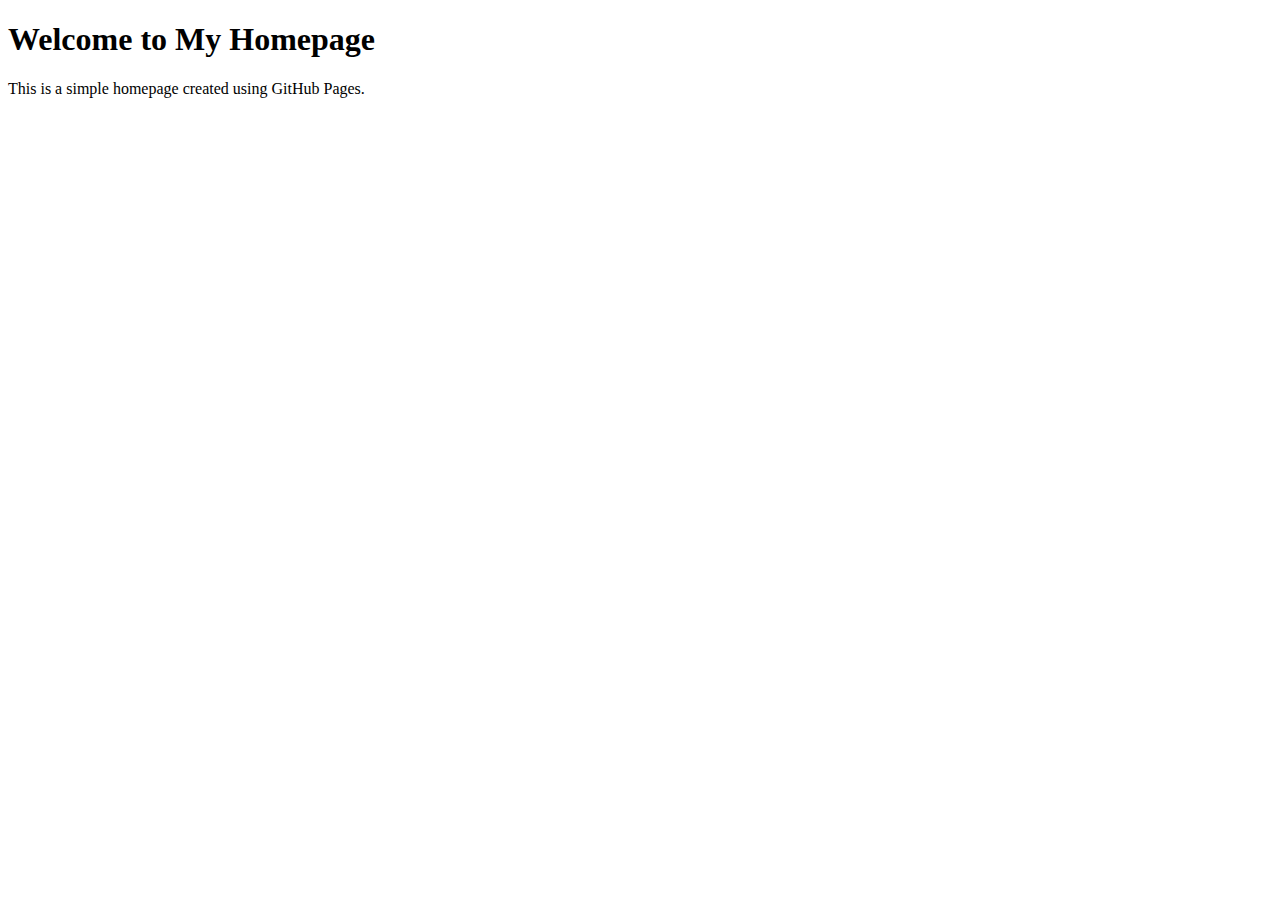
==== index.html @ b3c76738 "Create index.html" ====
<!DOCTYPE html>
<html lang="en">
<head>
    <meta charset="UTF-8">
    <meta name="viewport" content="width=device-width, initial-scale=1.0">
    <title>My Homepage</title>
</head>
<body>
    <h1>Welcome to My Homepage</h1>
    <p>This is a simple homepage created using GitHub Pages.</p>
</body>
</html>
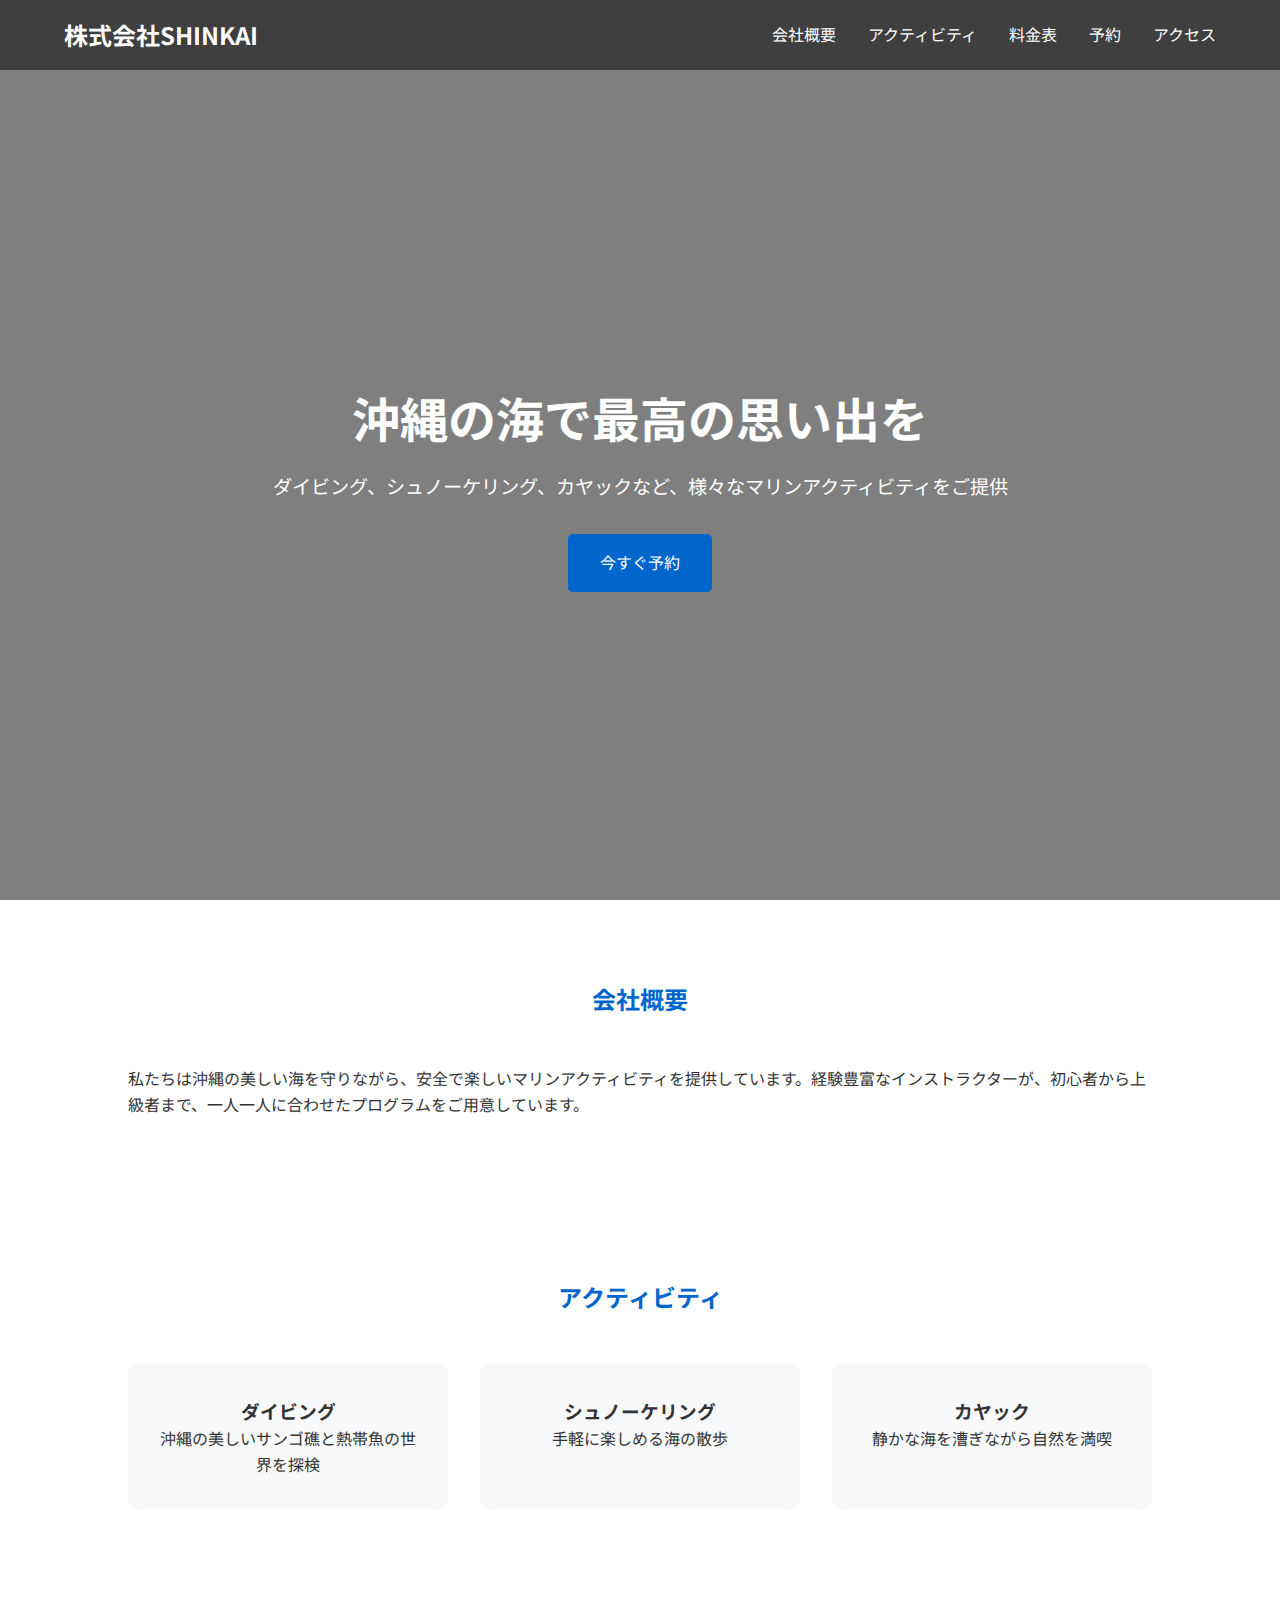
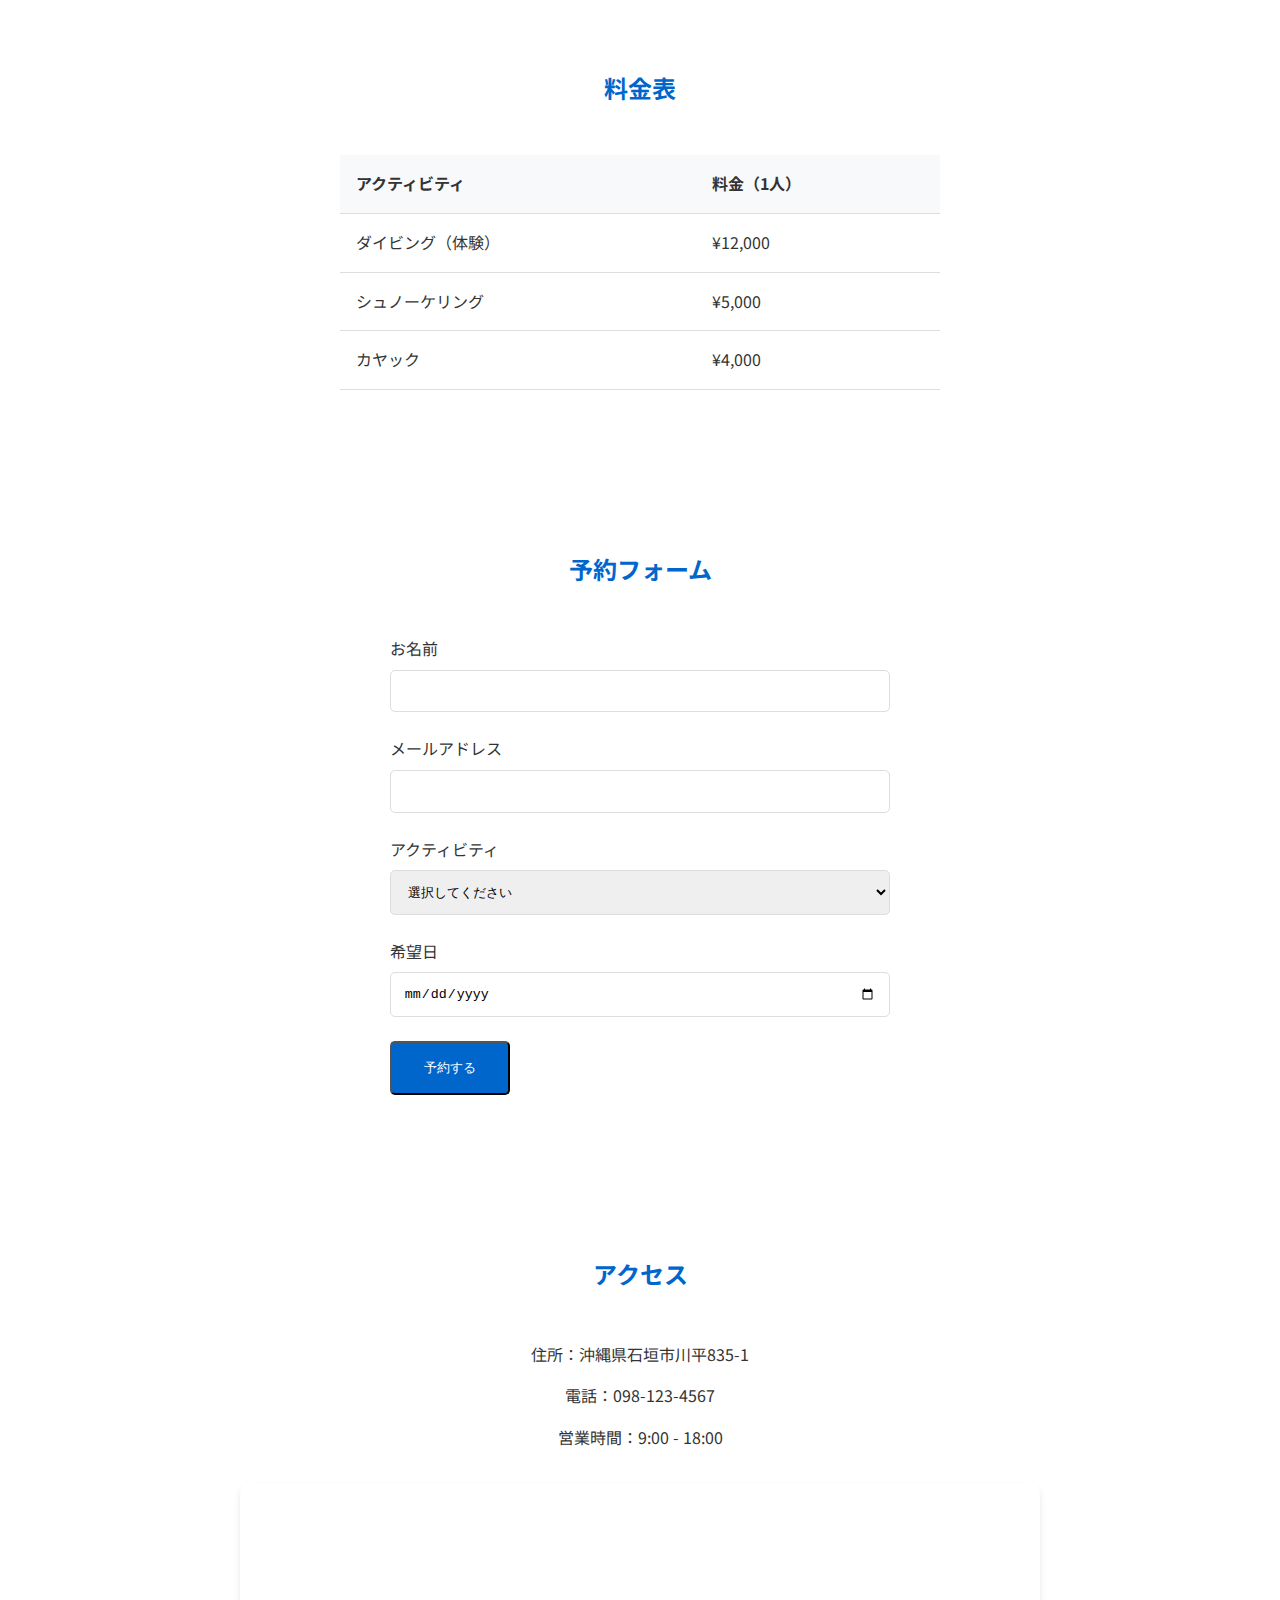
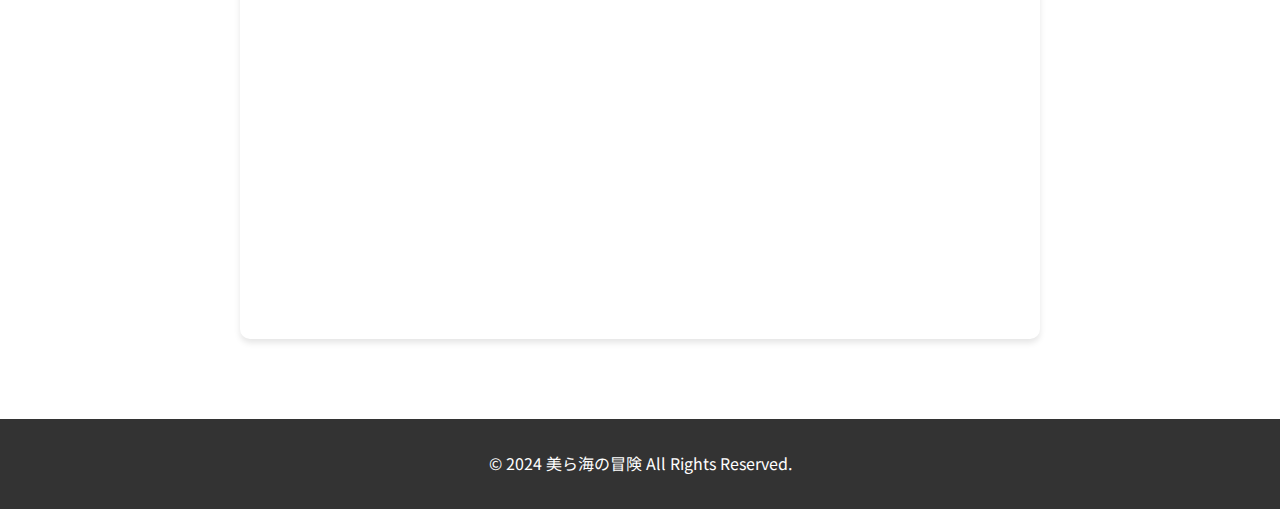
==== commit 747f12f3: "Add files via upload" ====
--- a/index.html
+++ b/index.html
@@ -1,12 +1,130 @@
 <!DOCTYPE html>
-<html lang="en">
+<html lang="ja">
 <head>
     <meta charset="UTF-8">
     <meta name="viewport" content="width=device-width, initial-scale=1.0">
-    <title>My Homepage</title>
+    <title>沖縄マリンアクティビティ | 株式会社SHINKAI</title>
+    <link rel="stylesheet" href="styles.css">
+    <link href="https://fonts.googleapis.com/css2?family=Noto+Sans+JP:wght@400;700&display=swap" rel="stylesheet">
 </head>
 <body>
-    <h1>Welcome to My Homepage</h1>
-    <p>This is a simple homepage created using GitHub Pages.</p>
+    <header class="hero">
+        <nav>
+            <div class="logo">株式会社SHINKAI</div>
+            <ul>
+                <li><a href="#about">会社概要</a></li>
+                <li><a href="#activities">アクティビティ</a></li>
+                <li><a href="#pricing">料金表</a></li>
+                <li><a href="#reservation">予約</a></li>
+                <li><a href="#access">アクセス</a></li>
+            </ul>
+        </nav>
+        <div class="hero-content">
+            <h1>沖縄の海で最高の思い出を</h1>
+            <p>ダイビング、シュノーケリング、カヤックなど、様々なマリンアクティビティをご提供</p>
+            <a href="#reservation" class="cta-button">今すぐ予約</a>
+        </div>
+    </header>
+
+    <section id="about" class="section">
+        <h2>会社概要</h2>
+        <div class="about-content">
+            <p>私たちは沖縄の美しい海を守りながら、安全で楽しいマリンアクティビティを提供しています。経験豊富なインストラクターが、初心者から上級者まで、一人一人に合わせたプログラムをご用意しています。</p>
+        </div>
+    </section>
+
+    <section id="activities" class="section">
+        <h2>アクティビティ</h2>
+        <div class="activity-grid">
+            <div class="activity-card">
+                <h3>ダイビング</h3>
+                <p>沖縄の美しいサンゴ礁と熱帯魚の世界を探検</p>
+            </div>
+            <div class="activity-card">
+                <h3>シュノーケリング</h3>
+                <p>手軽に楽しめる海の散歩</p>
+            </div>
+            <div class="activity-card">
+                <h3>カヤック</h3>
+                <p>静かな海を漕ぎながら自然を満喫</p>
+            </div>
+        </div>
+    </section>
+
+    <section id="pricing" class="section">
+        <h2>料金表</h2>
+        <div class="pricing-table">
+            <table>
+                <tr>
+                    <th>アクティビティ</th>
+                    <th>料金（1人）</th>
+                </tr>
+                <tr>
+                    <td>ダイビング（体験）</td>
+                    <td>¥12,000</td>
+                </tr>
+                <tr>
+                    <td>シュノーケリング</td>
+                    <td>¥5,000</td>
+                </tr>
+                <tr>
+                    <td>カヤック</td>
+                    <td>¥4,000</td>
+                </tr>
+            </table>
+        </div>
+    </section>
+
+    <section id="reservation" class="section">
+        <h2>予約フォーム</h2>
+        <form class="reservation-form">
+            <div class="form-group">
+                <label for="name">お名前</label>
+                <input type="text" id="name" required>
+            </div>
+            <div class="form-group">
+                <label for="email">メールアドレス</label>
+                <input type="email" id="email" required>
+            </div>
+            <div class="form-group">
+                <label for="activity">アクティビティ</label>
+                <select id="activity" required>
+                    <option value="">選択してください</option>
+                    <option value="diving">ダイビング</option>
+                    <option value="snorkeling">シュノーケリング</option>
+                    <option value="kayak">カヤック</option>
+                </select>
+            </div>
+            <div class="form-group">
+                <label for="date">希望日</label>
+                <input type="date" id="date" required>
+            </div>
+            <button type="submit" class="submit-button">予約する</button>
+        </form>
+    </section>
+
+    <section id="access" class="section">
+        <h2>アクセス</h2>
+        <div class="access-info">
+            <p>住所：沖縄県石垣市川平835-1</p>
+            <p>電話：098-123-4567</p>
+            <p>営業時間：9:00 - 18:00</p>
+            <div class="map-container">
+                <iframe
+                    src="https://www.google.com/maps/embed?pb=!1m18!1m12!1m3!1d3579.9999999999995!2d124.12345678901234!3d24.12345678901234!2m3!1f0!2f0!3f0!3m2!1i1024!2i768!4f13.1!3m3!1m2!1s0x0%3A0x0!2zMjTCsDA3JzI0LjQiTiAxMjTCsDA3JzI0LjQiRQ!5e0!3m2!1sja!2sjp!4v1234567890"
+                    width="100%"
+                    height="450"
+                    style="border:0;"
+                    allowfullscreen=""
+                    loading="lazy"
+                    referrerpolicy="no-referrer-when-downgrade">
+                </iframe>
+            </div>
+        </div>
+    </section>
+
+    <footer>
+        <p>&copy; 2024 美ら海の冒険 All Rights Reserved.</p>
+    </footer>
 </body>
 </html>
--- a/styles.css
+++ b/styles.css
@@ -0,0 +1,245 @@
+/* 基本スタイル */
+* {
+    margin: 0;
+    padding: 0;
+    box-sizing: border-box;
+}
+
+body {
+    font-family: 'Noto Sans JP', sans-serif;
+    line-height: 1.6;
+    color: #333;
+}
+
+/* ヘッダー */
+.hero {
+    background-image: linear-gradient(rgba(0, 0, 0, 0.5), rgba(0, 0, 0, 0.5)), url('https://source.unsplash.com/1600x900/?okinawa,ocean');
+    background-size: cover;
+    background-position: center;
+    height: 100vh;
+    color: white;
+    text-align: center;
+    display: flex;
+    flex-direction: column;
+}
+
+nav {
+    display: flex;
+    justify-content: space-between;
+    align-items: center;
+    padding: 1rem 5%;
+    background-color: rgba(0, 0, 0, 0.5);
+}
+
+.logo {
+    font-size: 1.5rem;
+    font-weight: bold;
+}
+
+nav ul {
+    display: flex;
+    list-style: none;
+}
+
+nav ul li {
+    margin-left: 2rem;
+}
+
+nav ul li a {
+    color: white;
+    text-decoration: none;
+    transition: color 0.3s;
+}
+
+nav ul li a:hover {
+    color: #00bfff;
+}
+
+.hero-content {
+    flex: 1;
+    display: flex;
+    flex-direction: column;
+    justify-content: center;
+    align-items: center;
+    padding: 0 1rem;
+}
+
+.hero-content h1 {
+    font-size: 3rem;
+    margin-bottom: 1rem;
+}
+
+.hero-content p {
+    font-size: 1.2rem;
+    margin-bottom: 2rem;
+}
+
+/* セクション共通 */
+.section {
+    padding: 5rem 10%;
+}
+
+.section h2 {
+    text-align: center;
+    margin-bottom: 3rem;
+    color: #0066cc;
+}
+
+/* アクティビティ */
+.activity-grid {
+    display: grid;
+    grid-template-columns: repeat(auto-fit, minmax(300px, 1fr));
+    gap: 2rem;
+}
+
+.activity-card {
+    background: #f8f9fa;
+    padding: 2rem;
+    border-radius: 10px;
+    text-align: center;
+    transition: transform 0.3s;
+}
+
+.activity-card:hover {
+    transform: translateY(-5px);
+}
+
+/* 料金表 */
+.pricing-table {
+    max-width: 600px;
+    margin: 0 auto;
+}
+
+table {
+    width: 100%;
+    border-collapse: collapse;
+}
+
+th, td {
+    padding: 1rem;
+    text-align: left;
+    border-bottom: 1px solid #ddd;
+}
+
+th {
+    background-color: #f8f9fa;
+}
+
+/* 予約フォーム */
+.reservation-form {
+    max-width: 500px;
+    margin: 0 auto;
+}
+
+.form-group {
+    margin-bottom: 1.5rem;
+}
+
+label {
+    display: block;
+    margin-bottom: 0.5rem;
+}
+
+input, select {
+    width: 100%;
+    padding: 0.8rem;
+    border: 1px solid #ddd;
+    border-radius: 5px;
+}
+
+/* ボタン */
+.cta-button, .submit-button {
+    display: inline-block;
+    padding: 1rem 2rem;
+    background-color: #0066cc;
+    color: white;
+    text-decoration: none;
+    border-radius: 5px;
+    transition: background-color 0.3s;
+}
+
+.cta-button:hover, .submit-button:hover {
+    background-color: #0052a3;
+}
+
+/* フッター */
+footer {
+    background-color: #333;
+    color: white;
+    text-align: center;
+    padding: 2rem;
+}
+
+/* レスポンシブデザイン */
+@media (max-width: 768px) {
+    nav {
+        flex-direction: column;
+    }
+
+    nav ul {
+        margin-top: 1rem;
+    }
+
+    nav ul li {
+        margin: 0 1rem;
+    }
+
+    .hero-content h1 {
+        font-size: 2rem;
+    }
+
+    .section {
+        padding: 3rem 5%;
+    }
+}
+
+/* アクセス情報 */
+.access-info {
+    max-width: 800px;
+    margin: 0 auto;
+    text-align: center;
+}
+
+.access-info p {
+    margin-bottom: 1rem;
+}
+
+.map-container {
+    margin-top: 2rem;
+    border-radius: 10px;
+    overflow: hidden;
+    box-shadow: 0 4px 6px rgba(0, 0, 0, 0.1);
+}
+
+/* 予約結果ページ */
+.reservation-result {
+    max-width: 600px;
+    margin: 5rem auto;
+    padding: 2rem;
+    text-align: center;
+}
+
+.reservation-result h2 {
+    color: #0066cc;
+    margin-bottom: 2rem;
+}
+
+.error-list {
+    list-style: none;
+    color: #dc3545;
+    margin-bottom: 2rem;
+}
+
+.back-button {
+    display: inline-block;
+    padding: 1rem 2rem;
+    background-color: #0066cc;
+    color: white;
+    text-decoration: none;
+    border-radius: 5px;
+    transition: background-color 0.3s;
+}
+
+.back-button:hover {
+    background-color: #0052a3;
+} 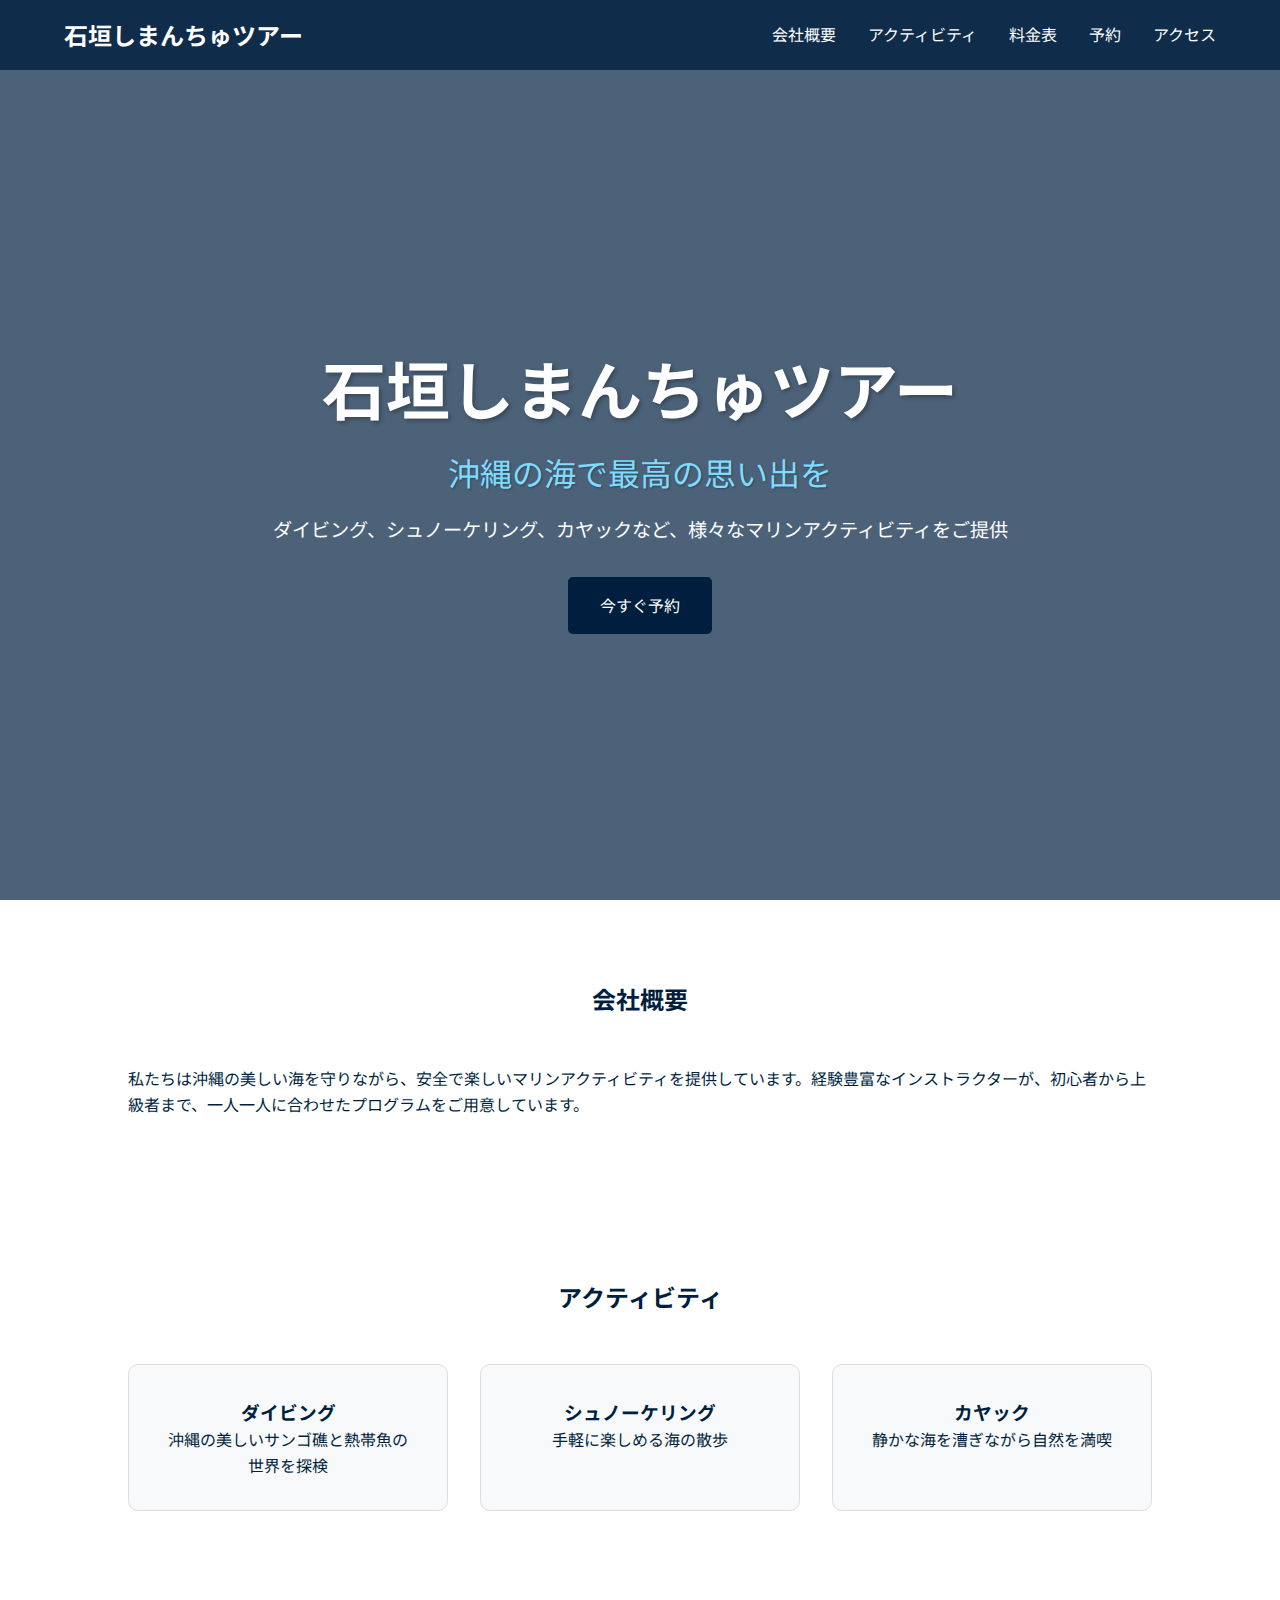
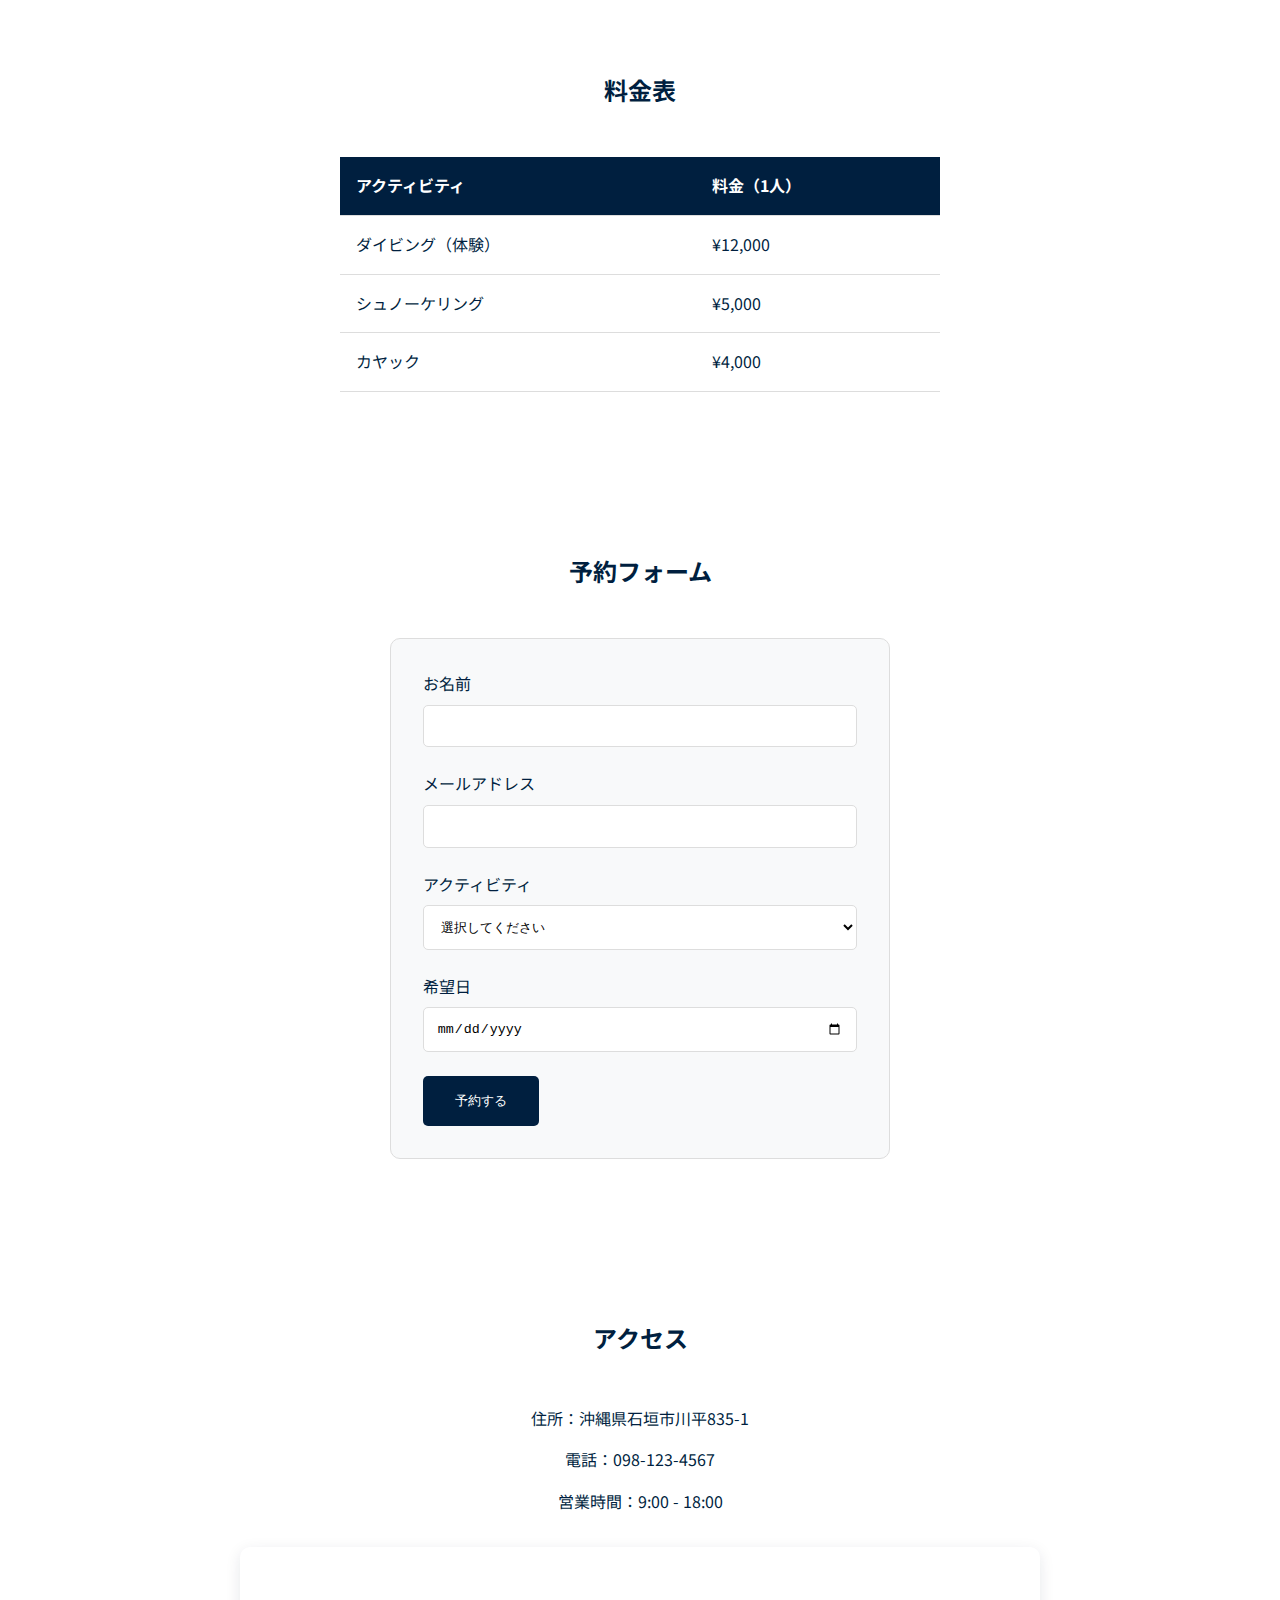
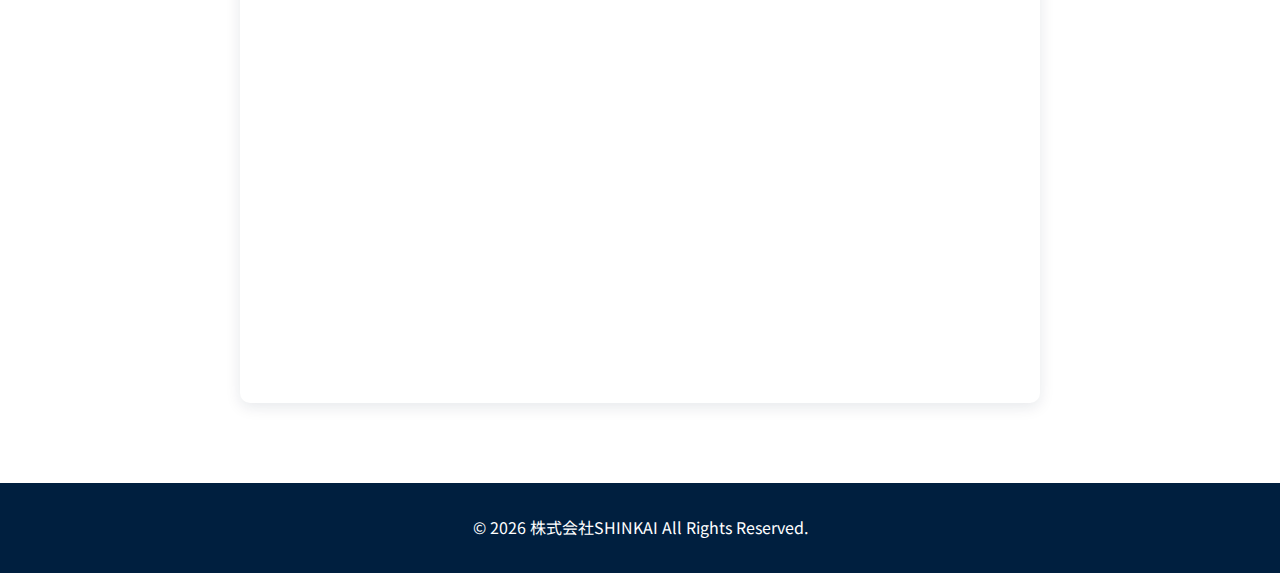
==== commit da8f3e5a: "Add files via upload" ====
--- a/index.html
+++ b/index.html
@@ -3,14 +3,14 @@
 <head>
     <meta charset="UTF-8">
     <meta name="viewport" content="width=device-width, initial-scale=1.0">
-    <title>沖縄マリンアクティビティ | 株式会社SHINKAI</title>
+    <title>石垣しまんちゅツアー | 株式会社SHINKAI</title>
     <link rel="stylesheet" href="styles.css">
     <link href="https://fonts.googleapis.com/css2?family=Noto+Sans+JP:wght@400;700&display=swap" rel="stylesheet">
 </head>
 <body>
     <header class="hero">
         <nav>
-            <div class="logo">株式会社SHINKAI</div>
+            <div class="logo">石垣しまんちゅツアー</div>
             <ul>
                 <li><a href="#about">会社概要</a></li>
                 <li><a href="#activities">アクティビティ</a></li>
@@ -20,7 +20,8 @@
             </ul>
         </nav>
         <div class="hero-content">
-            <h1>沖縄の海で最高の思い出を</h1>
+            <h1>石垣しまんちゅツアー</h1>
+            <p class="subtitle">沖縄の海で最高の思い出を</p>
             <p>ダイビング、シュノーケリング、カヤックなど、様々なマリンアクティビティをご提供</p>
             <a href="#reservation" class="cta-button">今すぐ予約</a>
         </div>
@@ -111,7 +112,7 @@
             <p>営業時間：9:00 - 18:00</p>
             <div class="map-container">
                 <iframe
-                    src="https://www.google.com/maps/embed?pb=!1m18!1m12!1m3!1d3579.9999999999995!2d124.12345678901234!3d24.12345678901234!2m3!1f0!2f0!3f0!3m2!1i1024!2i768!4f13.1!3m3!1m2!1s0x0%3A0x0!2zMjTCsDA3JzI0LjQiTiAxMjTCsDA3JzI0LjQiRQ!5e0!3m2!1sja!2sjp!4v1234567890"
+                    src="https://www.google.com/maps/embed?pb=!1m18!1m12!1m3!1d3578.5476027757897!2d124.14679811544657!3d24.45161198425859!2m3!1f0!2f0!3f0!3m2!1i1024!2i768!4f13.1!3m3!1m2!1s0x34674e37c3402c3d%3A0x6b8bd3729c8b2c2f!2z5rKW5Z-O55yM55-z5Z-O5biC5bed5bmh77yY77yT77yV4oiS77yR!5e0!3m2!1sja!2sjp!4v1680561234567!5m2!1sja!2sjp"
                     width="100%"
                     height="450"
                     style="border:0;"
@@ -124,7 +125,7 @@
     </section>
 
     <footer>
-        <p>&copy; 2024 美ら海の冒険 All Rights Reserved.</p>
+        <p>&copy; <script>document.write(new Date().getFullYear());</script> 株式会社SHINKAI All Rights Reserved.</p>
     </footer>
 </body>
 </html>
--- a/styles.css
+++ b/styles.css
@@ -5,19 +5,30 @@
     box-sizing: border-box;
 }
 
+:root {
+    --navy: #001f3f;
+    --navy-light: #003366;
+    --navy-lighter: #004080;
+    --blue: #0074D9;
+    --blue-light: #7FDBFF;
+    --white: #ffffff;
+    --gray-light: #f8f9fa;
+    --gray: #dddddd;
+}
+
 body {
     font-family: 'Noto Sans JP', sans-serif;
     line-height: 1.6;
-    color: #333;
+    color: var(--navy);
 }
 
 /* ヘッダー */
 .hero {
-    background-image: linear-gradient(rgba(0, 0, 0, 0.5), rgba(0, 0, 0, 0.5)), url('https://source.unsplash.com/1600x900/?okinawa,ocean');
+    background-image: linear-gradient(rgba(0, 31, 63, 0.7), rgba(0, 31, 63, 0.7)), url('images/IMG_20240331_151201.jpg');
     background-size: cover;
     background-position: center;
     height: 100vh;
-    color: white;
+    color: var(--white);
     text-align: center;
     display: flex;
     flex-direction: column;
@@ -28,12 +39,13 @@
     justify-content: space-between;
     align-items: center;
     padding: 1rem 5%;
-    background-color: rgba(0, 0, 0, 0.5);
+    background-color: rgba(0, 31, 63, 0.8);
 }
 
 .logo {
     font-size: 1.5rem;
     font-weight: bold;
+    color: var(--white);
 }
 
 nav ul {
@@ -46,13 +58,13 @@
 }
 
 nav ul li a {
-    color: white;
+    color: var(--white);
     text-decoration: none;
     transition: color 0.3s;
 }
 
 nav ul li a:hover {
-    color: #00bfff;
+    color: var(--blue-light);
 }
 
 .hero-content {
@@ -65,13 +77,23 @@
 }
 
 .hero-content h1 {
-    font-size: 3rem;
+    font-size: 4rem;
+    margin-bottom: 0.5rem;
+    color: var(--white);
+    text-shadow: 2px 2px 4px rgba(0, 0, 0, 0.3);
+}
+
+.hero-content .subtitle {
+    font-size: 2rem;
     margin-bottom: 1rem;
+    color: var(--blue-light);
+    text-shadow: 1px 1px 2px rgba(0, 0, 0, 0.3);
 }
 
 .hero-content p {
     font-size: 1.2rem;
     margin-bottom: 2rem;
+    color: var(--white);
 }
 
 /* セクション共通 */
@@ -82,7 +104,7 @@
 .section h2 {
     text-align: center;
     margin-bottom: 3rem;
-    color: #0066cc;
+    color: var(--navy);
 }
 
 /* アクティビティ */
@@ -93,15 +115,17 @@
 }
 
 .activity-card {
-    background: #f8f9fa;
+    background: var(--gray-light);
     padding: 2rem;
     border-radius: 10px;
     text-align: center;
     transition: transform 0.3s;
+    border: 1px solid var(--gray);
 }
 
 .activity-card:hover {
     transform: translateY(-5px);
+    box-shadow: 0 4px 15px rgba(0, 31, 63, 0.1);
 }
 
 /* 料金表 */
@@ -118,17 +142,22 @@
 th, td {
     padding: 1rem;
     text-align: left;
-    border-bottom: 1px solid #ddd;
+    border-bottom: 1px solid var(--gray);
 }
 
 th {
-    background-color: #f8f9fa;
+    background-color: var(--navy);
+    color: var(--white);
 }
 
 /* 予約フォーム */
 .reservation-form {
     max-width: 500px;
     margin: 0 auto;
+    background: var(--gray-light);
+    padding: 2rem;
+    border-radius: 10px;
+    border: 1px solid var(--gray);
 }
 
 .form-group {
@@ -138,36 +167,103 @@
 label {
     display: block;
     margin-bottom: 0.5rem;
+    color: var(--navy);
 }
 
 input, select {
     width: 100%;
     padding: 0.8rem;
-    border: 1px solid #ddd;
+    border: 1px solid var(--gray);
     border-radius: 5px;
+    background: var(--white);
+}
+
+input:focus, select:focus {
+    outline: none;
+    border-color: var(--blue);
+    box-shadow: 0 0 0 2px rgba(0, 116, 217, 0.2);
 }
 
 /* ボタン */
 .cta-button, .submit-button {
     display: inline-block;
     padding: 1rem 2rem;
-    background-color: #0066cc;
-    color: white;
+    background-color: var(--navy);
+    color: var(--white);
     text-decoration: none;
     border-radius: 5px;
-    transition: background-color 0.3s;
+    transition: all 0.3s;
+    border: none;
+    cursor: pointer;
 }
 
 .cta-button:hover, .submit-button:hover {
-    background-color: #0052a3;
+    background-color: var(--navy-light);
+    transform: translateY(-2px);
 }
 
 /* フッター */
 footer {
-    background-color: #333;
-    color: white;
-    text-align: center;
-    padding: 2rem;
+    background-color: var(--navy);
+    color: var(--white);
+    text-align: center;
+    padding: 2rem;
+}
+
+/* アクセス情報 */
+.access-info {
+    max-width: 800px;
+    margin: 0 auto;
+    text-align: center;
+}
+
+.access-info p {
+    margin-bottom: 1rem;
+    color: var(--navy);
+}
+
+.map-container {
+    margin-top: 2rem;
+    border-radius: 10px;
+    overflow: hidden;
+    box-shadow: 0 4px 15px rgba(0, 31, 63, 0.1);
+}
+
+/* 予約結果ページ */
+.reservation-result {
+    max-width: 600px;
+    margin: 5rem auto;
+    padding: 2rem;
+    text-align: center;
+    background: var(--gray-light);
+    border-radius: 10px;
+    border: 1px solid var(--gray);
+}
+
+.reservation-result h2 {
+    color: var(--navy);
+    margin-bottom: 2rem;
+}
+
+.error-list {
+    list-style: none;
+    color: #dc3545;
+    margin-bottom: 2rem;
+}
+
+.back-button {
+    display: inline-block;
+    padding: 1rem 2rem;
+    background-color: var(--navy);
+    color: var(--white);
+    text-decoration: none;
+    border-radius: 5px;
+    transition: all 0.3s;
+}
+
+.back-button:hover {
+    background-color: var(--navy-light);
+    transform: translateY(-2px);
 }
 
 /* レスポンシブデザイン */
@@ -185,61 +281,14 @@
     }
 
     .hero-content h1 {
-        font-size: 2rem;
+        font-size: 2.5rem;
+    }
+
+    .hero-content .subtitle {
+        font-size: 1.5rem;
     }
 
     .section {
         padding: 3rem 5%;
     }
-}
-
-/* アクセス情報 */
-.access-info {
-    max-width: 800px;
-    margin: 0 auto;
-    text-align: center;
-}
-
-.access-info p {
-    margin-bottom: 1rem;
-}
-
-.map-container {
-    margin-top: 2rem;
-    border-radius: 10px;
-    overflow: hidden;
-    box-shadow: 0 4px 6px rgba(0, 0, 0, 0.1);
-}
-
-/* 予約結果ページ */
-.reservation-result {
-    max-width: 600px;
-    margin: 5rem auto;
-    padding: 2rem;
-    text-align: center;
-}
-
-.reservation-result h2 {
-    color: #0066cc;
-    margin-bottom: 2rem;
-}
-
-.error-list {
-    list-style: none;
-    color: #dc3545;
-    margin-bottom: 2rem;
-}
-
-.back-button {
-    display: inline-block;
-    padding: 1rem 2rem;
-    background-color: #0066cc;
-    color: white;
-    text-decoration: none;
-    border-radius: 5px;
-    transition: background-color 0.3s;
-}
-
-.back-button:hover {
-    background-color: #0052a3;
 } 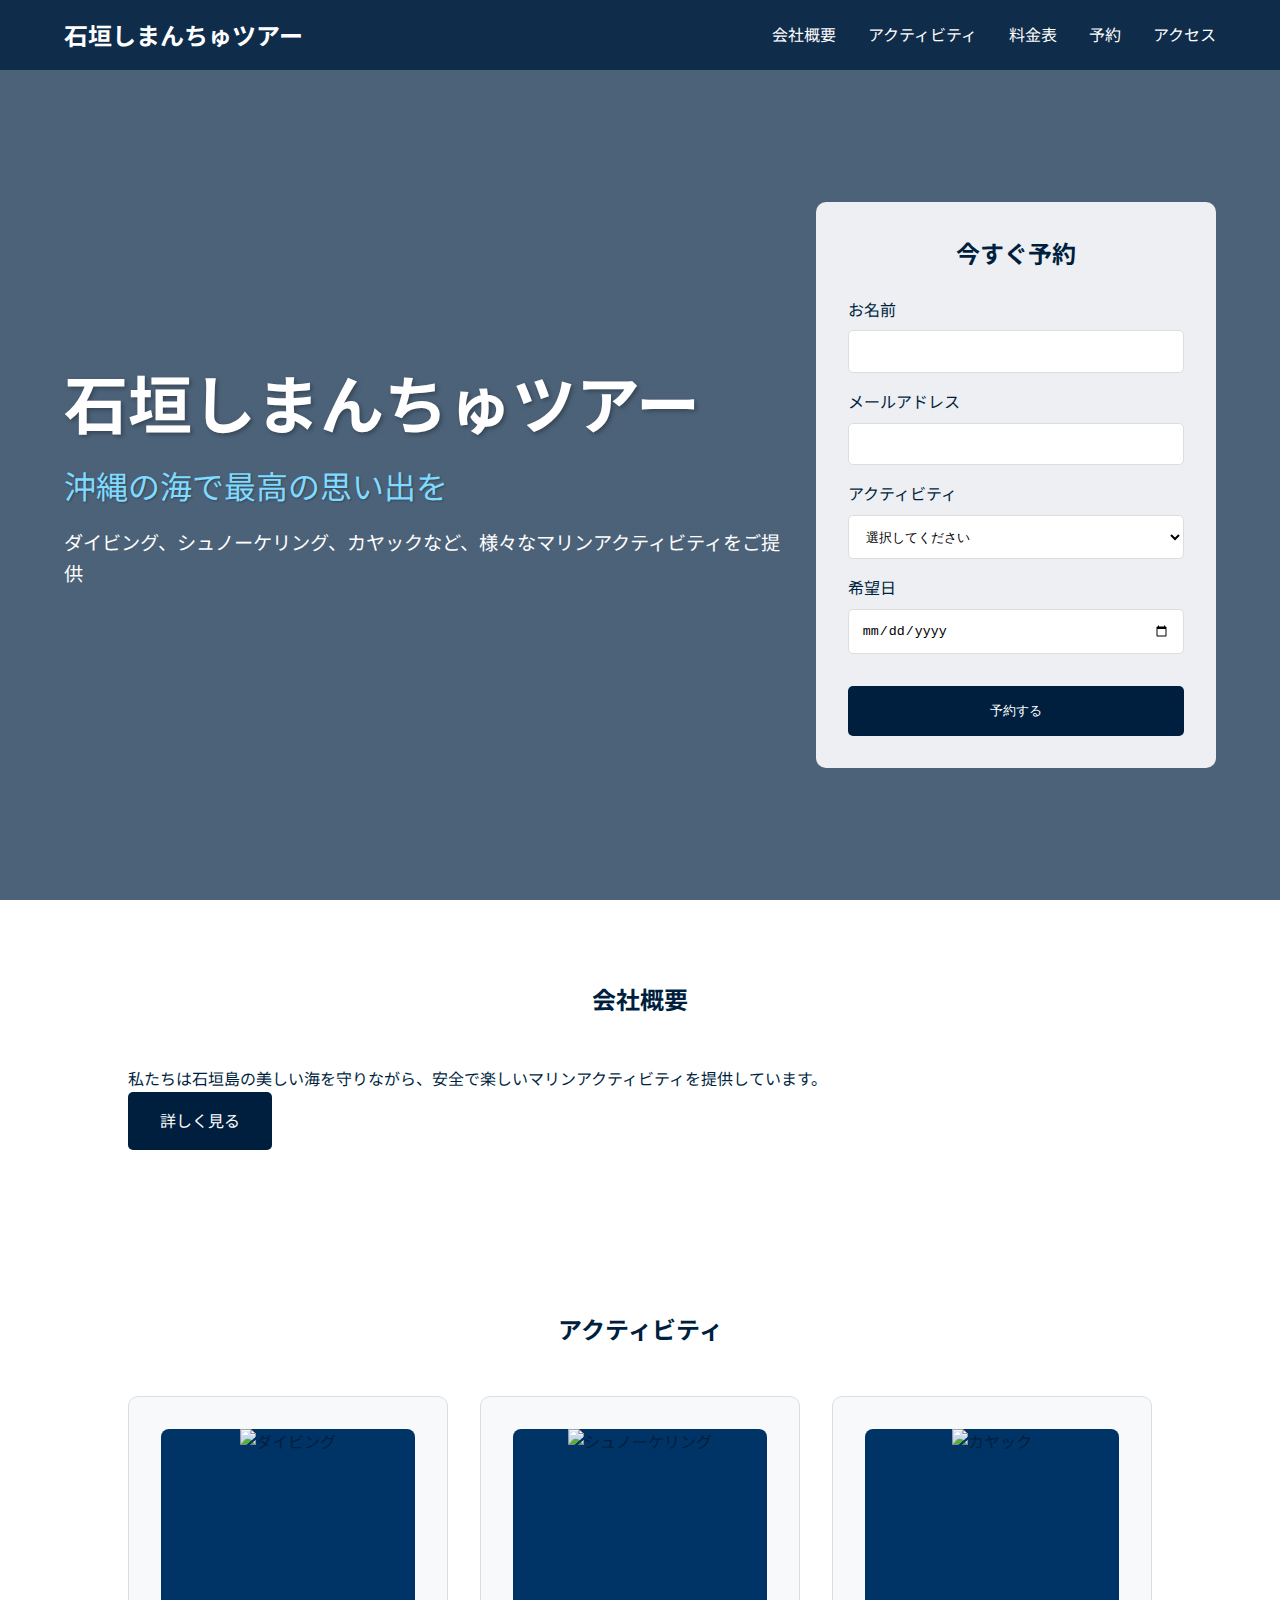
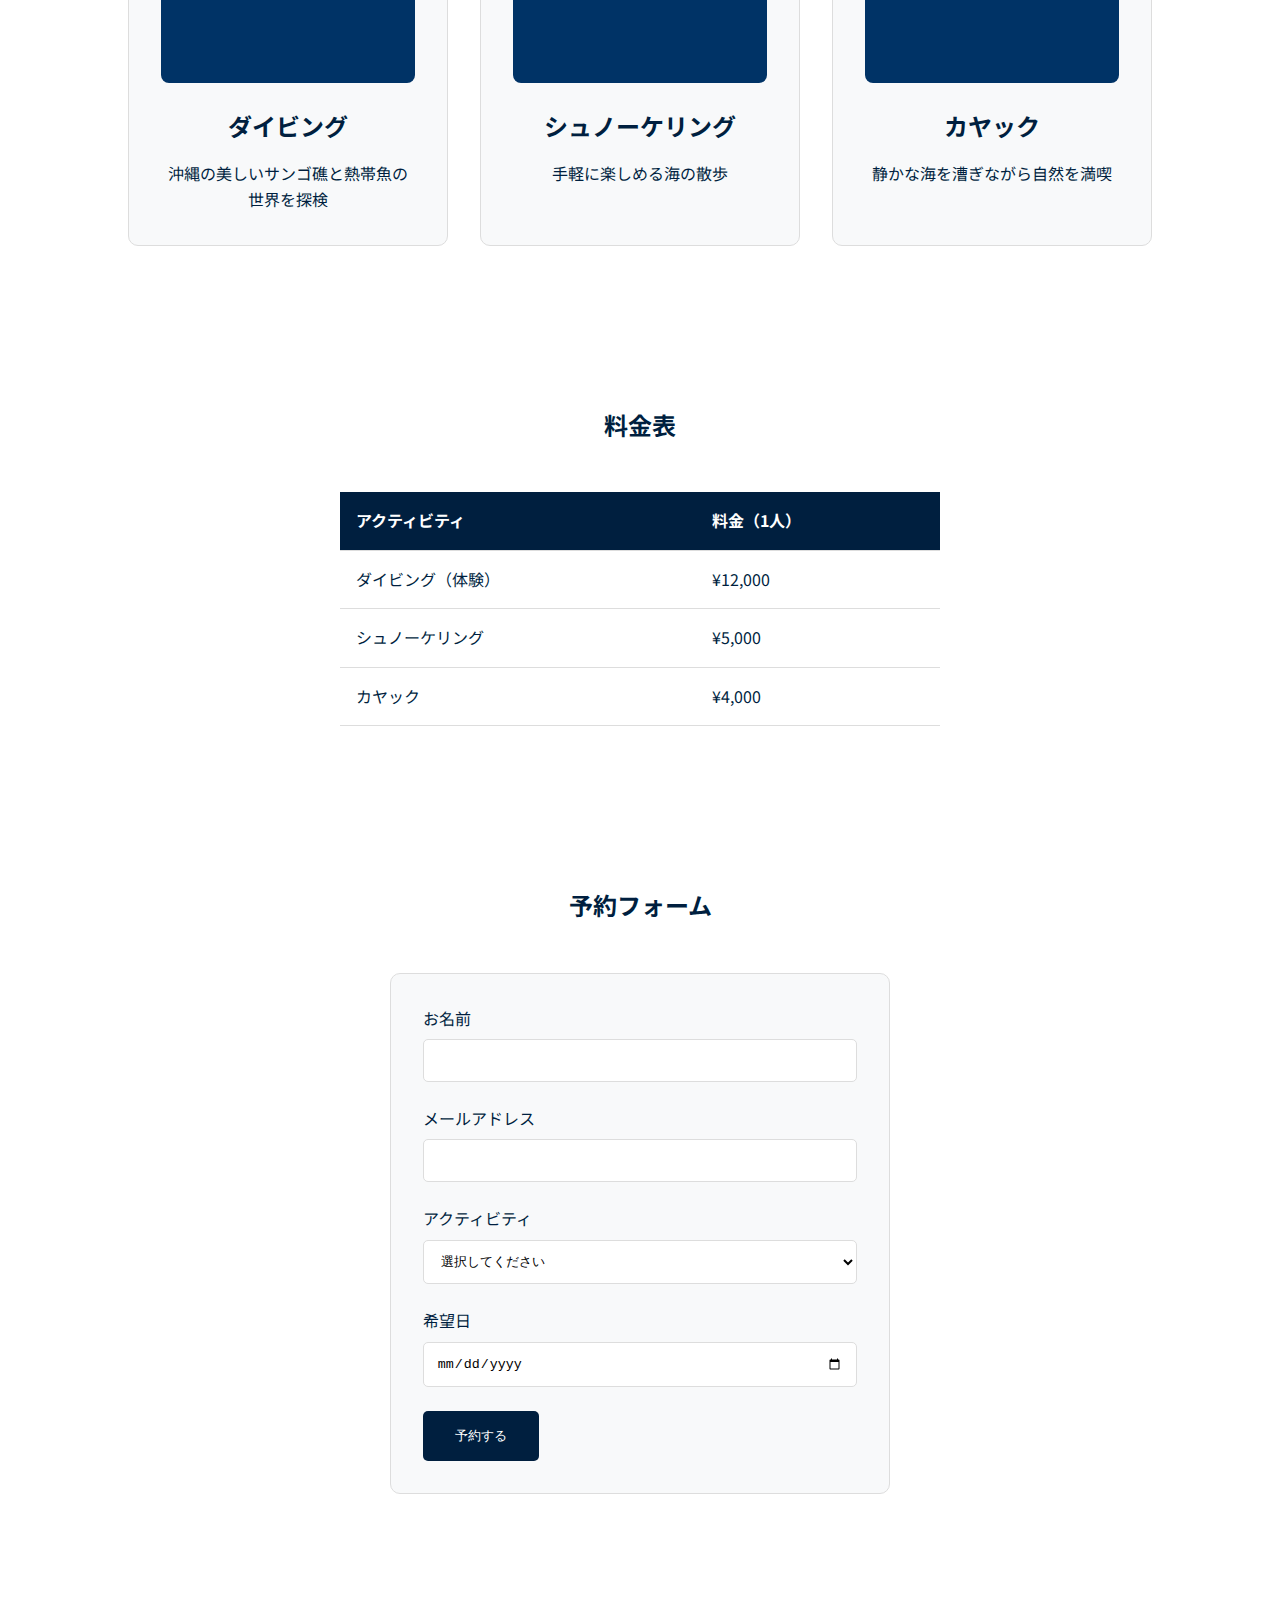
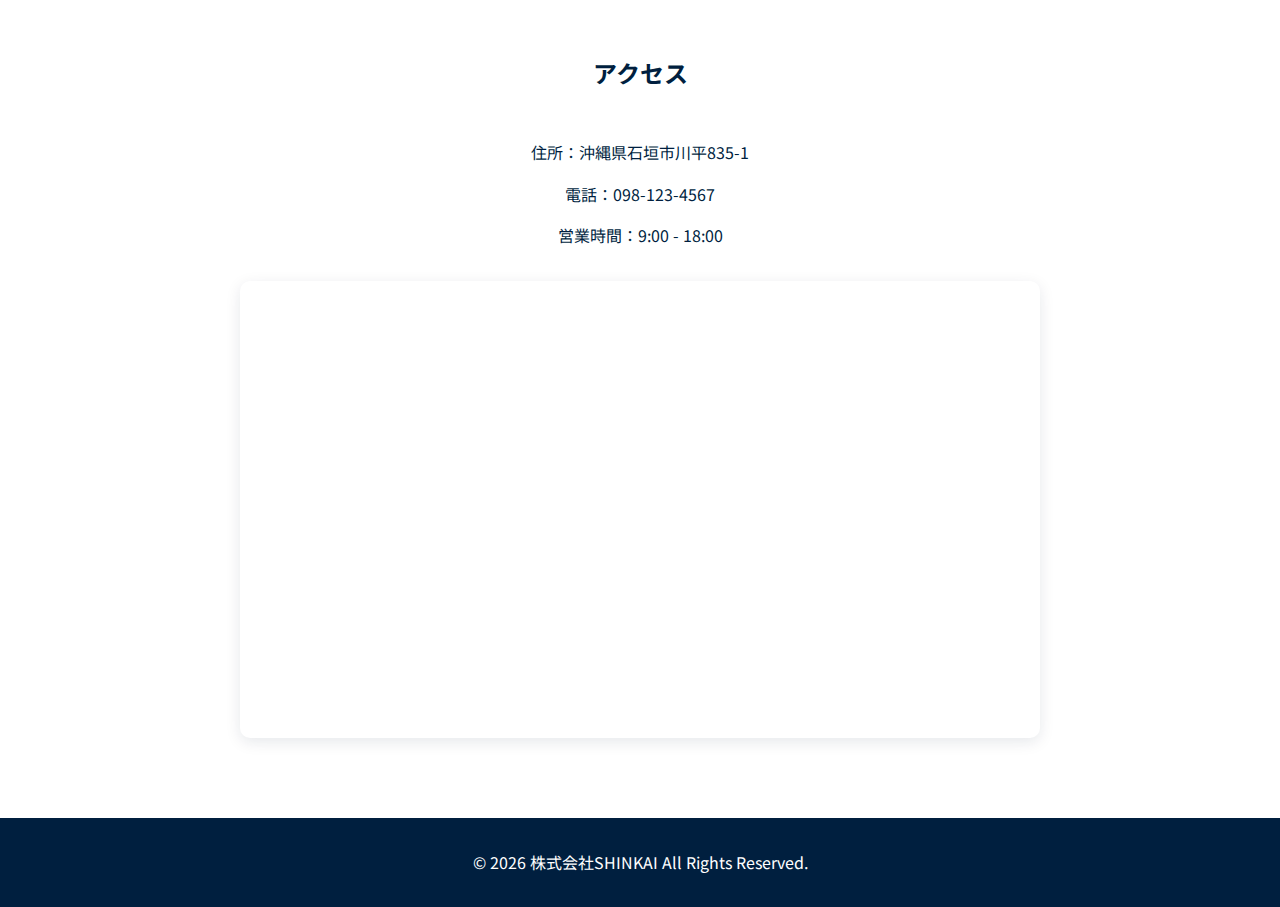
==== commit 965baead: "Add files via upload" ====
--- a/index.html
+++ b/index.html
@@ -20,17 +20,46 @@
             </ul>
         </nav>
         <div class="hero-content">
-            <h1>石垣しまんちゅツアー</h1>
-            <p class="subtitle">沖縄の海で最高の思い出を</p>
-            <p>ダイビング、シュノーケリング、カヤックなど、様々なマリンアクティビティをご提供</p>
-            <a href="#reservation" class="cta-button">今すぐ予約</a>
+            <div class="hero-text">
+                <h1>石垣しまんちゅツアー</h1>
+                <p class="subtitle">沖縄の海で最高の思い出を</p>
+                <p>ダイビング、シュノーケリング、カヤックなど、様々なマリンアクティビティをご提供</p>
+            </div>
+            <div class="hero-form">
+                <h2>今すぐ予約</h2>
+                <form>
+                    <div class="form-group">
+                        <label for="name">お名前</label>
+                        <input type="text" id="name" required>
+                    </div>
+                    <div class="form-group">
+                        <label for="email">メールアドレス</label>
+                        <input type="email" id="email" required>
+                    </div>
+                    <div class="form-group">
+                        <label for="activity">アクティビティ</label>
+                        <select id="activity" required>
+                            <option value="">選択してください</option>
+                            <option value="diving">ダイビング</option>
+                            <option value="snorkeling">シュノーケリング</option>
+                            <option value="kayak">カヤック</option>
+                        </select>
+                    </div>
+                    <div class="form-group">
+                        <label for="date">希望日</label>
+                        <input type="date" id="date" required>
+                    </div>
+                    <button type="submit" class="submit-button">予約する</button>
+                </form>
+            </div>
         </div>
     </header>
 
     <section id="about" class="section">
         <h2>会社概要</h2>
         <div class="about-content">
-            <p>私たちは沖縄の美しい海を守りながら、安全で楽しいマリンアクティビティを提供しています。経験豊富なインストラクターが、初心者から上級者まで、一人一人に合わせたプログラムをご用意しています。</p>
+            <p>私たちは石垣島の美しい海を守りながら、安全で楽しいマリンアクティビティを提供しています。</p>
+            <a href="about.html" class="cta-button">詳しく見る</a>
         </div>
     </section>
 
@@ -38,14 +67,23 @@
         <h2>アクティビティ</h2>
         <div class="activity-grid">
             <div class="activity-card">
+                <div class="activity-image">
+                    <img src="images/diving.jpg" alt="ダイビング">
+                </div>
                 <h3>ダイビング</h3>
                 <p>沖縄の美しいサンゴ礁と熱帯魚の世界を探検</p>
             </div>
             <div class="activity-card">
+                <div class="activity-image">
+                    <img src="images/snorkeling.jpg" alt="シュノーケリング">
+                </div>
                 <h3>シュノーケリング</h3>
                 <p>手軽に楽しめる海の散歩</p>
             </div>
             <div class="activity-card">
+                <div class="activity-image">
+                    <img src="images/kayak.jpg" alt="カヤック">
+                </div>
                 <h3>カヤック</h3>
                 <p>静かな海を漕ぎながら自然を満喫</p>
             </div>
--- a/styles.css
+++ b/styles.css
@@ -29,7 +29,6 @@
     background-position: center;
     height: 100vh;
     color: var(--white);
-    text-align: center;
     display: flex;
     flex-direction: column;
 }
@@ -70,10 +69,57 @@
 .hero-content {
     flex: 1;
     display: flex;
-    flex-direction: column;
-    justify-content: center;
+    justify-content: space-between;
     align-items: center;
-    padding: 0 1rem;
+    padding: 0 5%;
+    max-width: 1400px;
+    margin: 0 auto;
+    width: 100%;
+}
+
+.hero-text {
+    flex: 1;
+    text-align: left;
+    padding-right: 2rem;
+}
+
+.hero-form {
+    flex: 1;
+    max-width: 400px;
+    background: rgba(255, 255, 255, 0.9);
+    padding: 2rem;
+    border-radius: 10px;
+    color: var(--navy);
+}
+
+.hero-form h2 {
+    color: var(--navy);
+    margin-bottom: 1.5rem;
+    text-align: center;
+}
+
+.hero-form .form-group {
+    margin-bottom: 1rem;
+}
+
+.hero-form label {
+    display: block;
+    margin-bottom: 0.5rem;
+    color: var(--navy);
+}
+
+.hero-form input,
+.hero-form select {
+    width: 100%;
+    padding: 0.8rem;
+    border: 1px solid var(--gray);
+    border-radius: 5px;
+    background: var(--white);
+}
+
+.hero-form .submit-button {
+    width: 100%;
+    margin-top: 1rem;
 }
 
 .hero-content h1 {
@@ -121,11 +167,46 @@
     text-align: center;
     transition: transform 0.3s;
     border: 1px solid var(--gray);
+    display: flex;
+    flex-direction: column;
+    align-items: center;
+}
+
+.activity-image {
+    width: 100%;
+    aspect-ratio: 1;
+    border-radius: 8px;
+    overflow: hidden;
+    margin-bottom: 1.5rem;
+    background-color: var(--navy-light);
+    position: relative;
+}
+
+.activity-image img {
+    width: 100%;
+    height: 100%;
+    object-fit: cover;
+    transition: transform 0.3s;
 }
 
 .activity-card:hover {
     transform: translateY(-5px);
     box-shadow: 0 4px 15px rgba(0, 31, 63, 0.1);
+}
+
+.activity-card:hover .activity-image img {
+    transform: scale(1.1);
+}
+
+.activity-card h3 {
+    color: var(--navy);
+    margin-bottom: 1rem;
+    font-size: 1.5rem;
+}
+
+.activity-card p {
+    color: var(--navy);
+    line-height: 1.6;
 }
 
 /* 料金表 */
@@ -280,15 +361,101 @@
         margin: 0 1rem;
     }
 
-    .hero-content h1 {
-        font-size: 2.5rem;
-    }
-
-    .hero-content .subtitle {
-        font-size: 1.5rem;
+    .hero-content {
+        flex-direction: column;
+        padding: 2rem;
+    }
+
+    .hero-text {
+        padding-right: 0;
+        margin-bottom: 2rem;
+        text-align: center;
+    }
+
+    .hero-form {
+        max-width: 100%;
     }
 
     .section {
         padding: 3rem 5%;
     }
+}
+
+/* 会社概要ページ */
+.company-info {
+    margin-bottom: 3rem;
+}
+
+.company-table {
+    width: 100%;
+    max-width: 800px;
+    margin: 0 auto;
+    border-collapse: collapse;
+}
+
+.company-table th {
+    width: 30%;
+    background-color: var(--navy);
+    color: var(--white);
+    padding: 1rem;
+    text-align: left;
+}
+
+.company-table td {
+    padding: 1rem;
+    border-bottom: 1px solid var(--gray);
+}
+
+.company-table ul {
+    list-style-type: disc;
+    margin-left: 1.5rem;
+}
+
+.company-message {
+    margin-bottom: 3rem;
+    padding: 2rem;
+    background-color: var(--gray-light);
+    border-radius: 10px;
+    border: 1px solid var(--gray);
+}
+
+.company-message h3 {
+    color: var(--navy);
+    margin-bottom: 1rem;
+}
+
+.company-message p {
+    margin-bottom: 1rem;
+    line-height: 1.8;
+}
+
+.company-philosophy {
+    padding: 2rem;
+    background-color: var(--gray-light);
+    border-radius: 10px;
+    border: 1px solid var(--gray);
+}
+
+.company-philosophy h3 {
+    color: var(--navy);
+    margin-bottom: 1rem;
+}
+
+.company-philosophy ul {
+    list-style-type: none;
+}
+
+.company-philosophy li {
+    position: relative;
+    padding-left: 2rem;
+    margin-bottom: 1rem;
+    line-height: 1.8;
+}
+
+.company-philosophy li:before {
+    content: "✓";
+    position: absolute;
+    left: 0;
+    color: var(--blue);
+    font-weight: bold;
 } 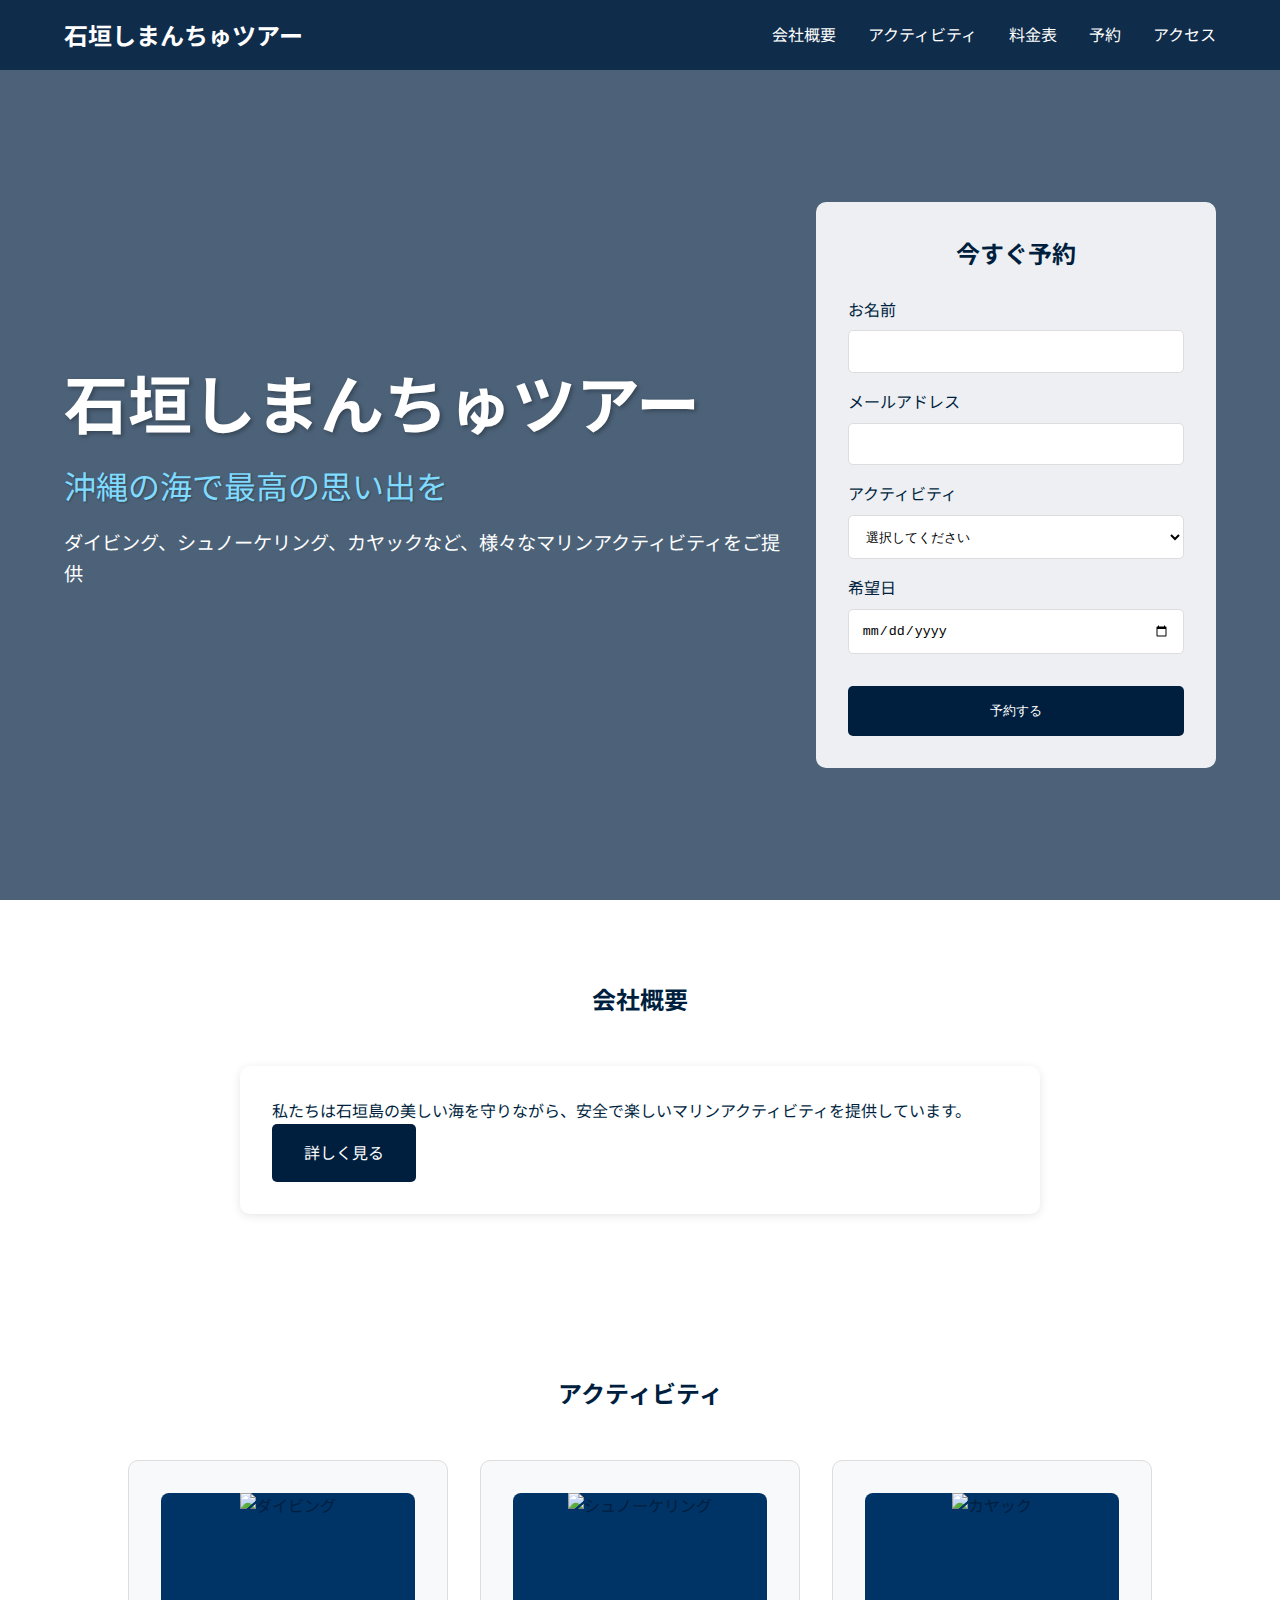
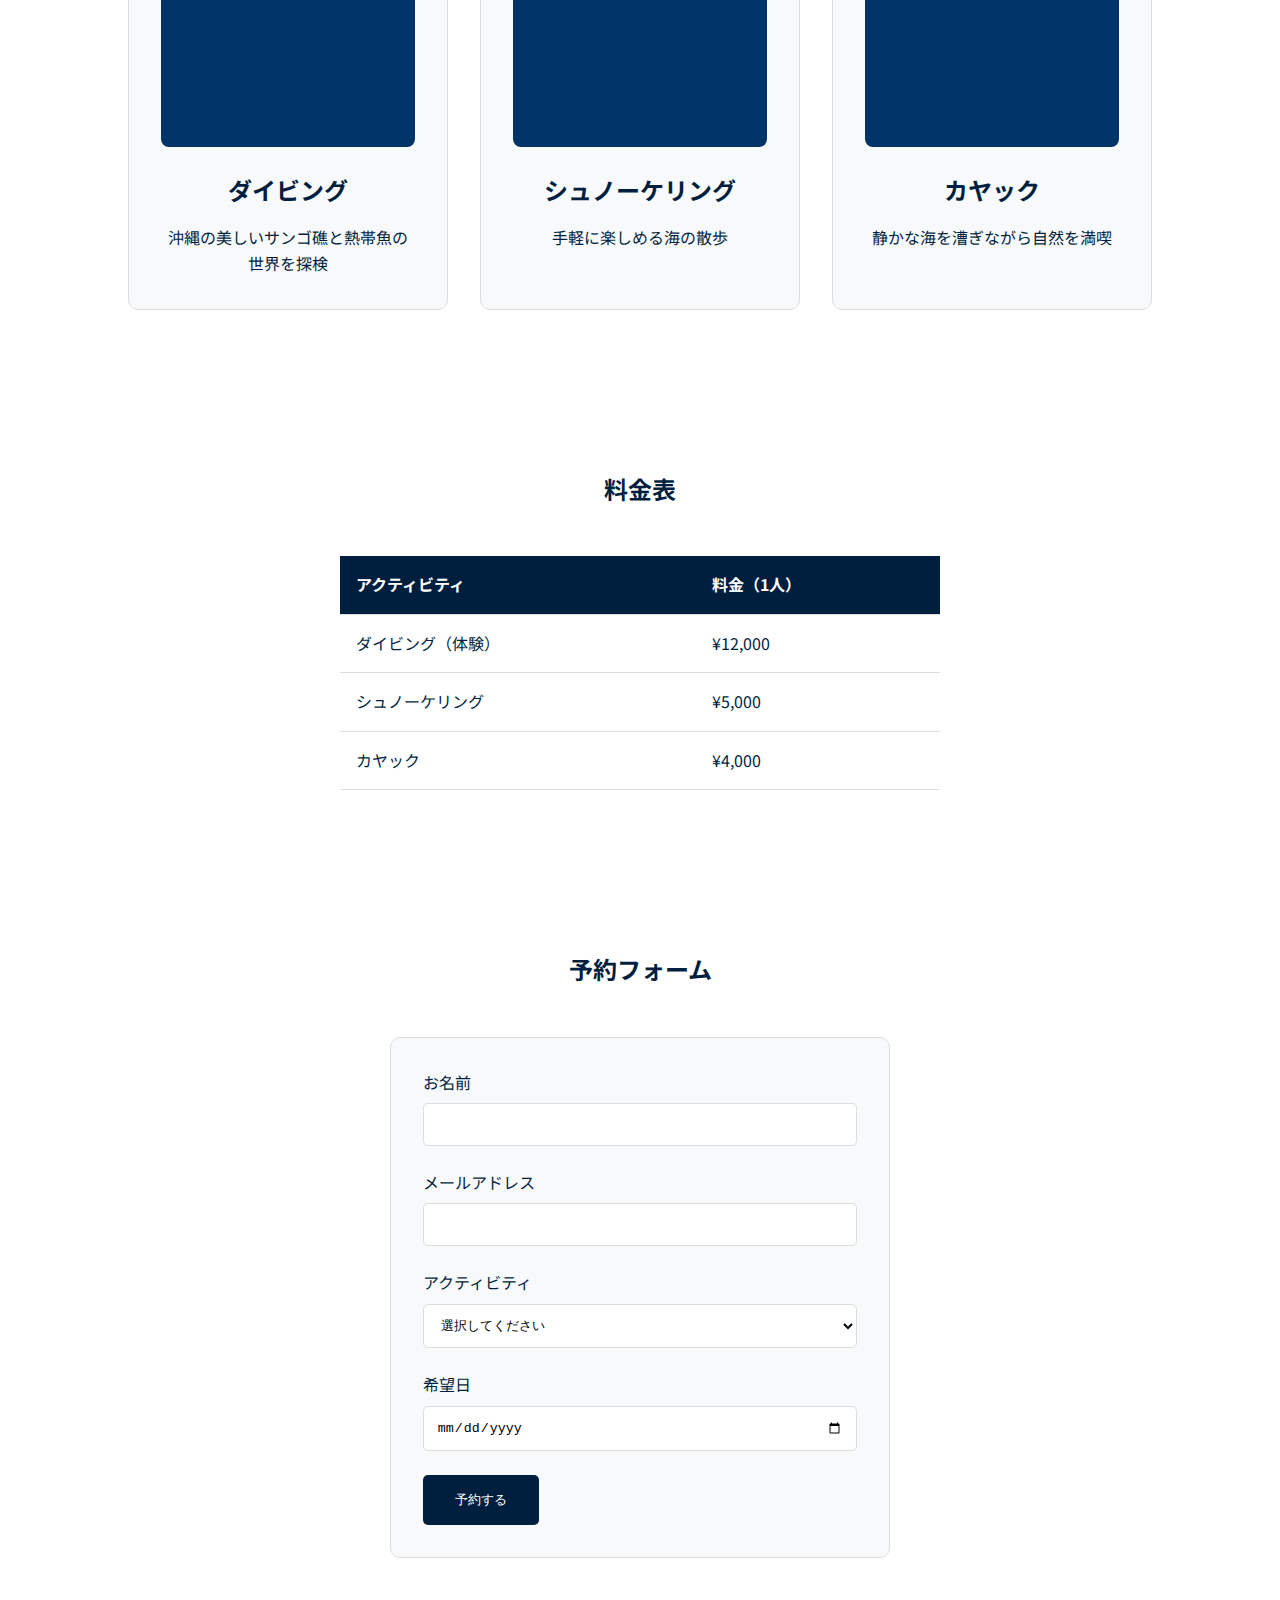
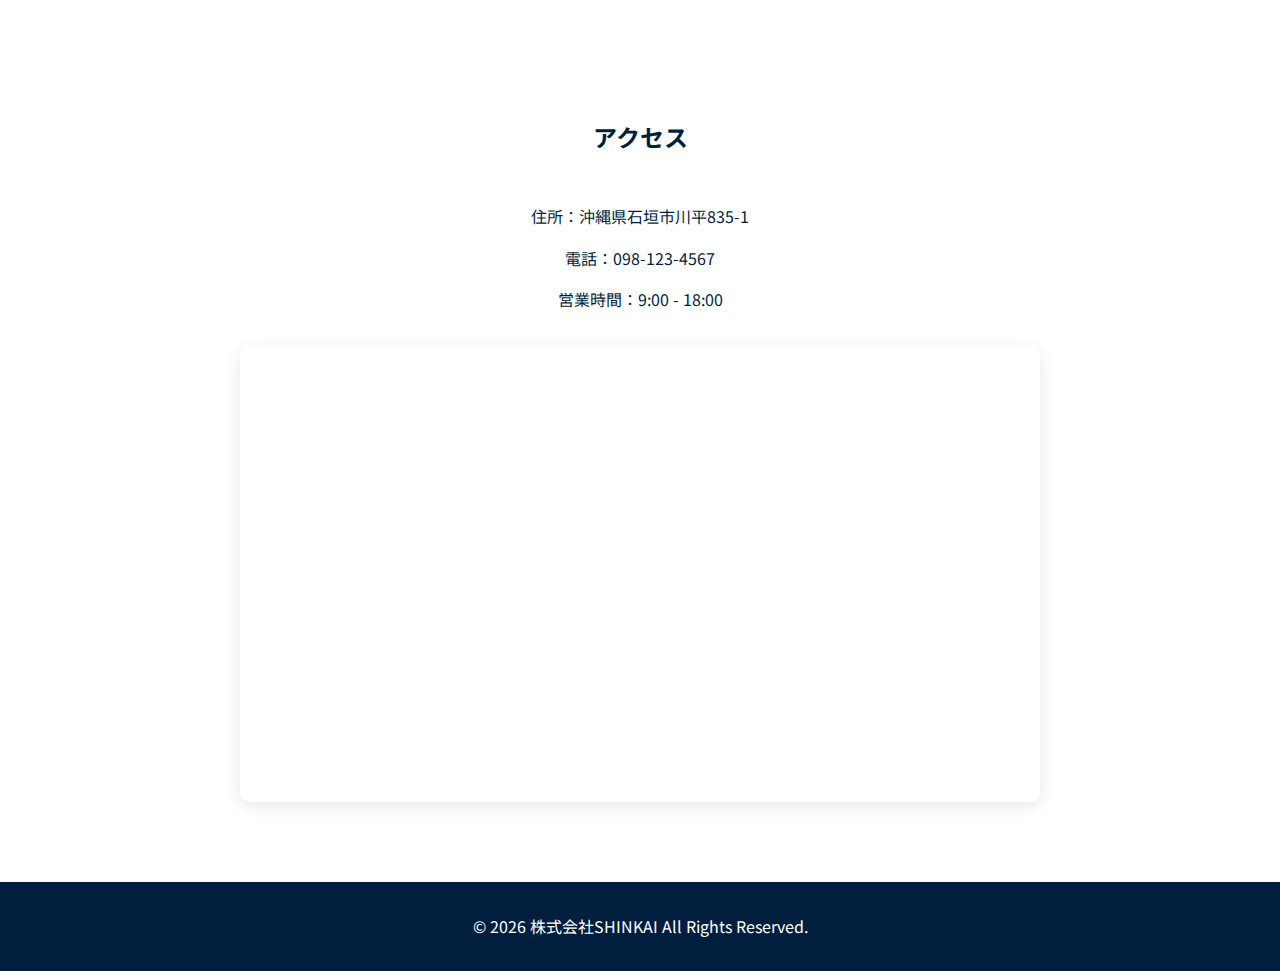
==== commit 1b0cc514: "Add files via upload" ====
--- a/index.html
+++ b/index.html
@@ -11,7 +11,12 @@
     <header class="hero">
         <nav>
             <div class="logo">石垣しまんちゅツアー</div>
-            <ul>
+            <div class="hamburger">
+                <span></span>
+                <span></span>
+                <span></span>
+            </div>
+            <ul class="nav-links">
                 <li><a href="#about">会社概要</a></li>
                 <li><a href="#activities">アクティビティ</a></li>
                 <li><a href="#pricing">料金表</a></li>
@@ -165,5 +170,25 @@
     <footer>
         <p>&copy; <script>document.write(new Date().getFullYear());</script> 株式会社SHINKAI All Rights Reserved.</p>
     </footer>
+
+    <script>
+        document.addEventListener('DOMContentLoaded', function() {
+            const hamburger = document.querySelector('.hamburger');
+            const navLinks = document.querySelector('.nav-links');
+
+            hamburger.addEventListener('click', function() {
+                hamburger.classList.toggle('active');
+                navLinks.classList.toggle('active');
+            });
+
+            // メニュー項目をクリックしたらメニューを閉じる
+            document.querySelectorAll('.nav-links a').forEach(link => {
+                link.addEventListener('click', () => {
+                    hamburger.classList.remove('active');
+                    navLinks.classList.remove('active');
+                });
+            });
+        });
+    </script>
 </body>
 </html>
--- a/styles.css
+++ b/styles.css
@@ -39,6 +39,7 @@
     align-items: center;
     padding: 1rem 5%;
     background-color: rgba(0, 31, 63, 0.8);
+    position: relative;
 }
 
 .logo {
@@ -47,23 +48,38 @@
     color: var(--white);
 }
 
-nav ul {
+.nav-links {
     display: flex;
     list-style: none;
 }
 
-nav ul li {
+.nav-links li {
     margin-left: 2rem;
 }
 
-nav ul li a {
+.nav-links li a {
     color: var(--white);
     text-decoration: none;
     transition: color 0.3s;
 }
 
-nav ul li a:hover {
+.nav-links li a:hover {
     color: var(--blue-light);
+}
+
+.hamburger {
+    display: none;
+    cursor: pointer;
+    padding: 0.5rem;
+}
+
+.hamburger span {
+    display: block;
+    width: 25px;
+    height: 3px;
+    background-color: var(--white);
+    margin: 5px 0;
+    transition: all 0.3s;
 }
 
 .hero-content {
@@ -349,16 +365,41 @@
 
 /* レスポンシブデザイン */
 @media (max-width: 768px) {
-    nav {
+    .hamburger {
+        display: block;
+    }
+
+    .nav-links {
+        display: none;
+        position: absolute;
+        top: 100%;
+        right: 0;
+        background-color: rgba(0, 31, 63, 0.9);
+        width: 200px;
+        padding: 1rem;
         flex-direction: column;
-    }
-
-    nav ul {
-        margin-top: 1rem;
-    }
-
-    nav ul li {
-        margin: 0 1rem;
+        align-items: flex-end;
+        border-radius: 0 0 0 10px;
+    }
+
+    .nav-links.active {
+        display: flex;
+    }
+
+    .nav-links li {
+        margin: 1rem 0;
+    }
+
+    .hamburger.active span:nth-child(1) {
+        transform: rotate(45deg) translate(5px, 5px);
+    }
+
+    .hamburger.active span:nth-child(2) {
+        opacity: 0;
+    }
+
+    .hamburger.active span:nth-child(3) {
+        transform: rotate(-45deg) translate(7px, -6px);
     }
 
     .hero-content {
@@ -458,4 +499,26 @@
     left: 0;
     color: var(--blue);
     font-weight: bold;
+}
+
+/* 会社概要ページのセクション */
+.about-section {
+    padding: 5rem 10%;
+    background-color: var(--white);
+}
+
+.about-section h2 {
+    text-align: center;
+    margin-bottom: 3rem;
+    color: var(--navy);
+    font-size: 2.5rem;
+}
+
+.about-content {
+    max-width: 800px;
+    margin: 0 auto;
+    padding: 2rem;
+    background-color: var(--white);
+    border-radius: 10px;
+    box-shadow: 0 2px 10px rgba(0, 0, 0, 0.1);
 } 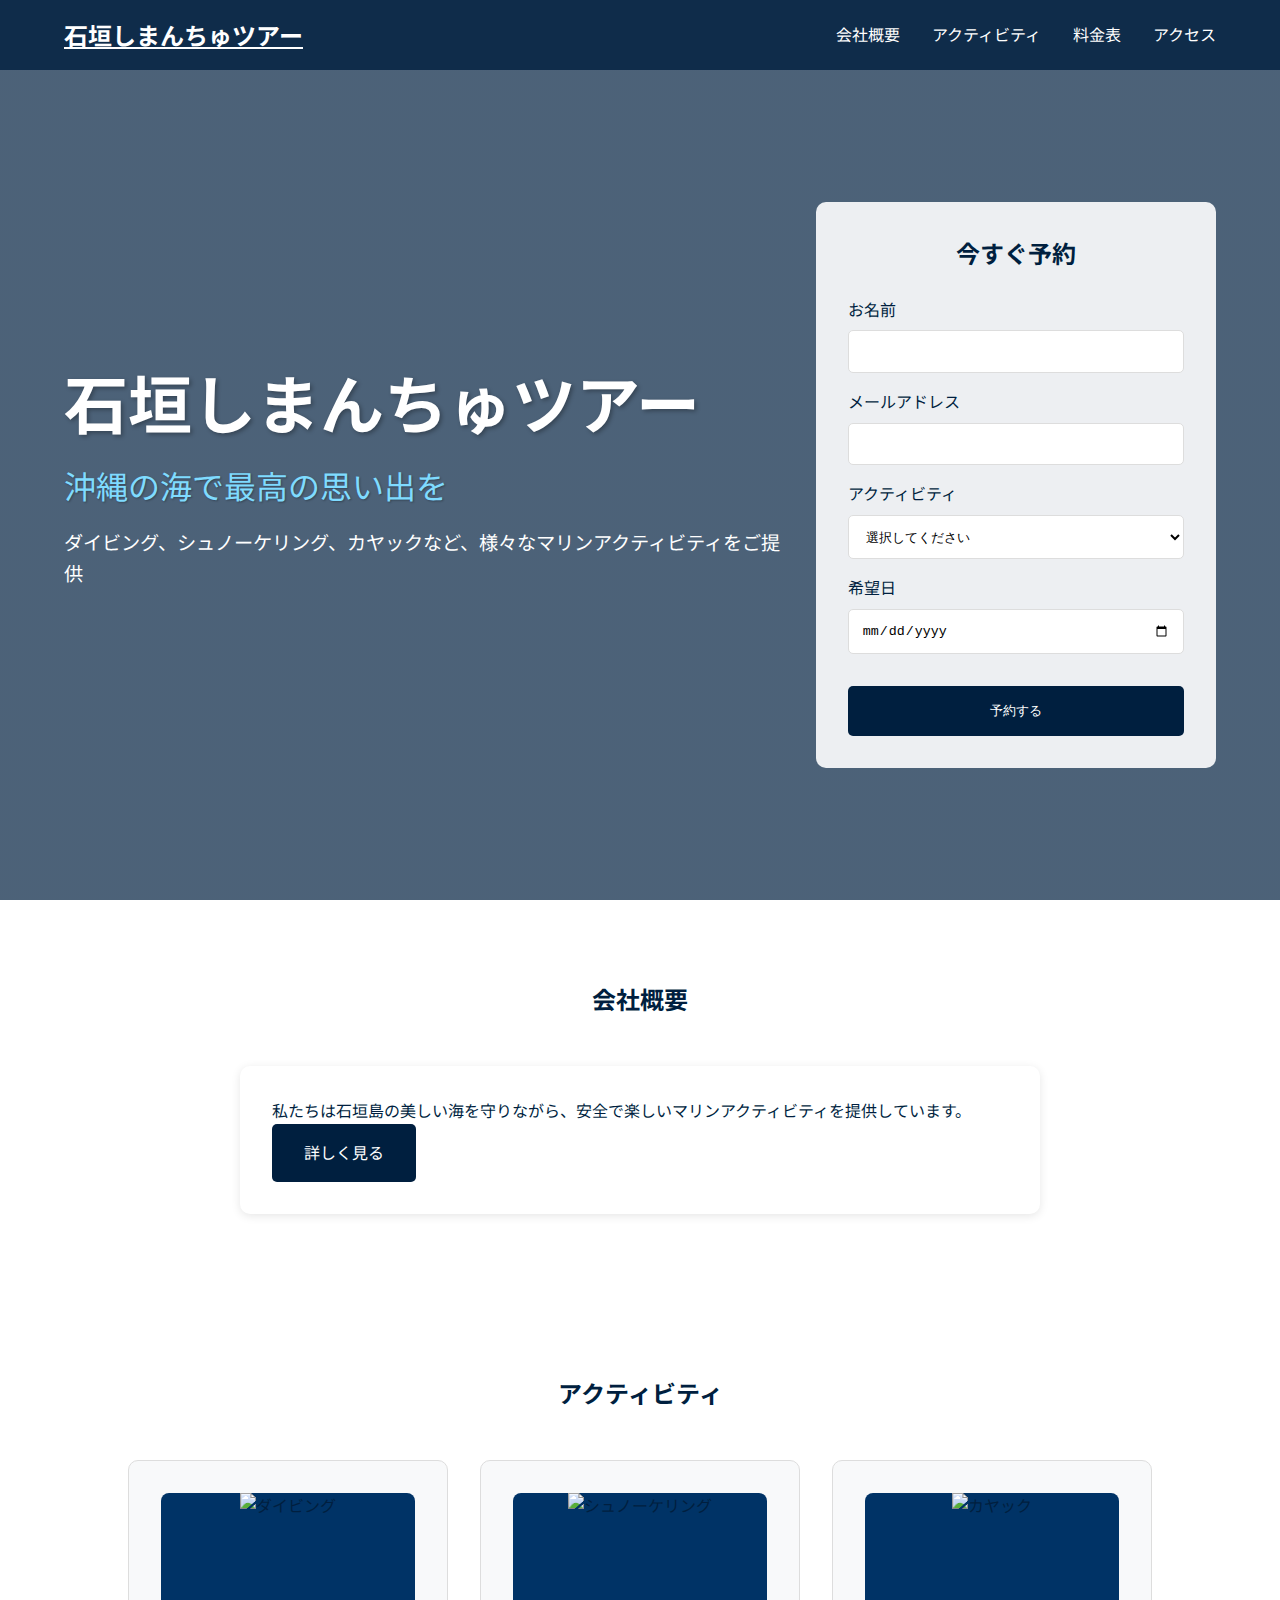
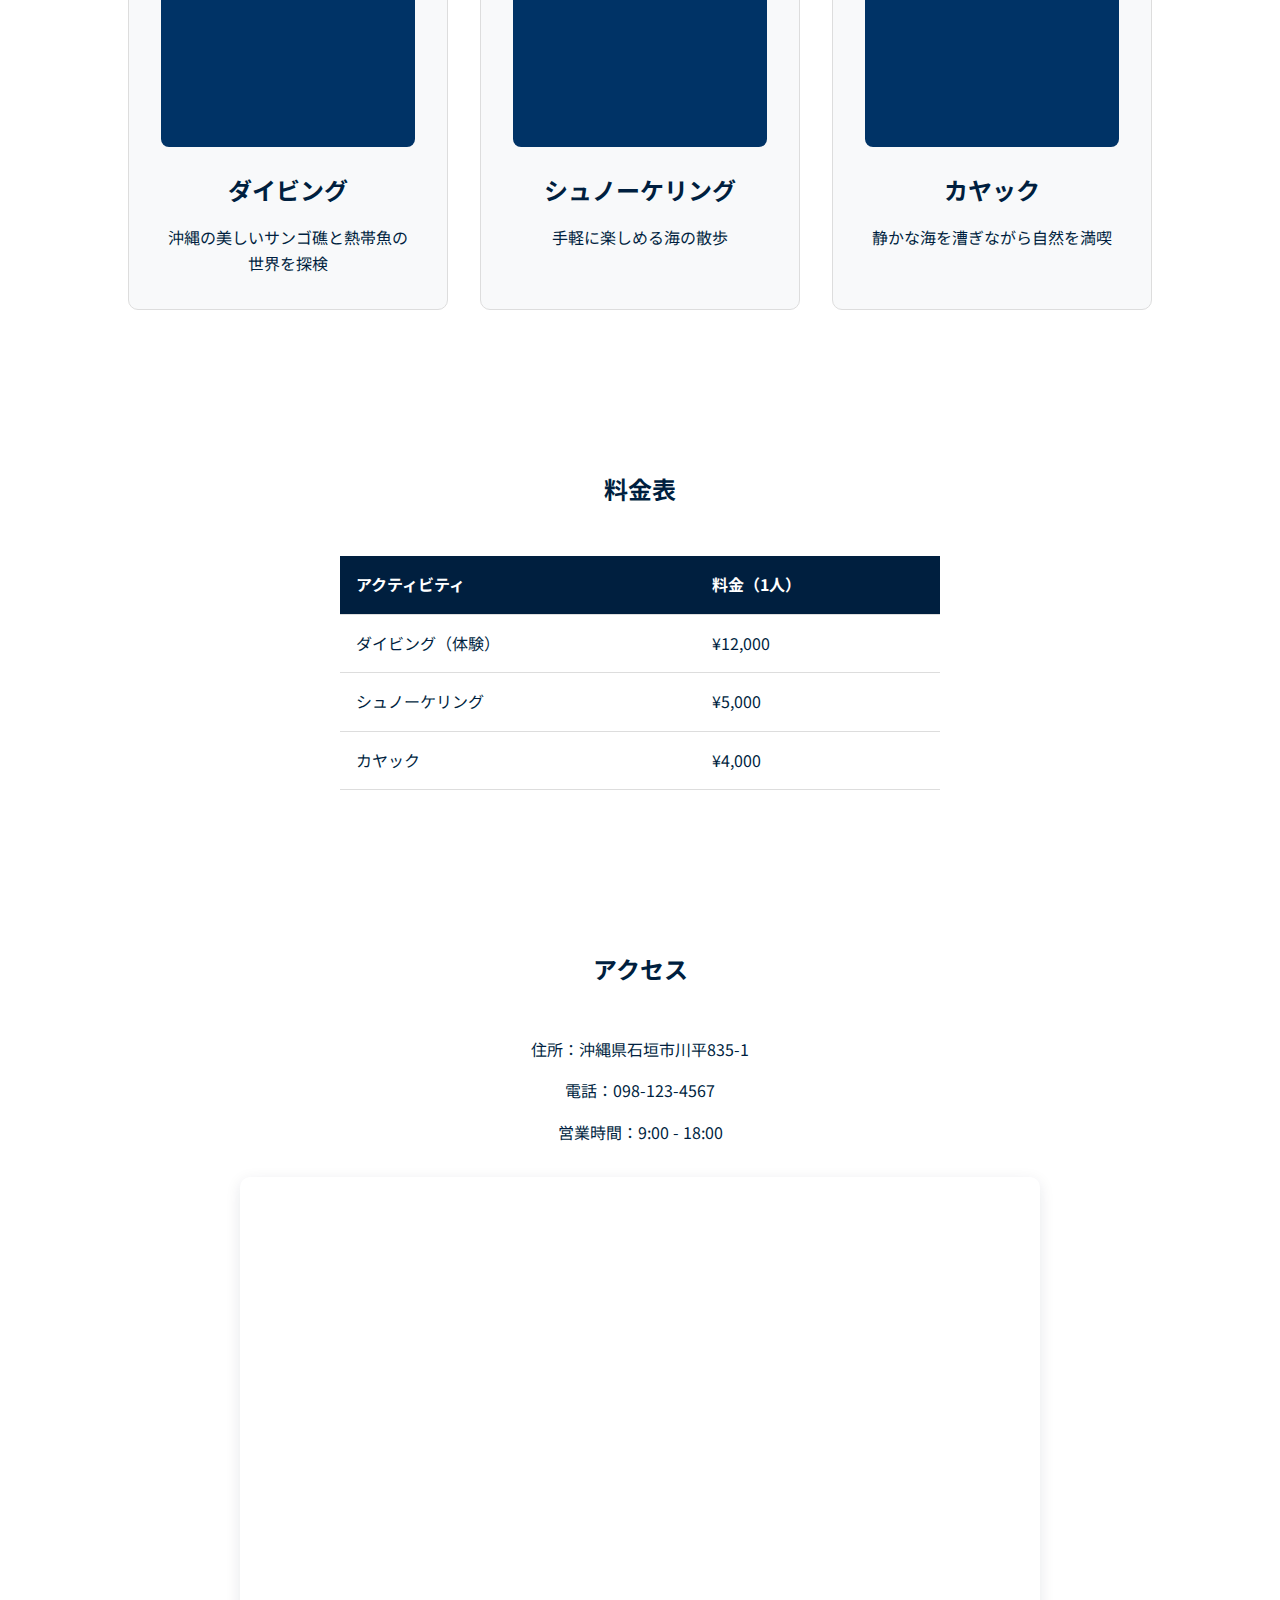
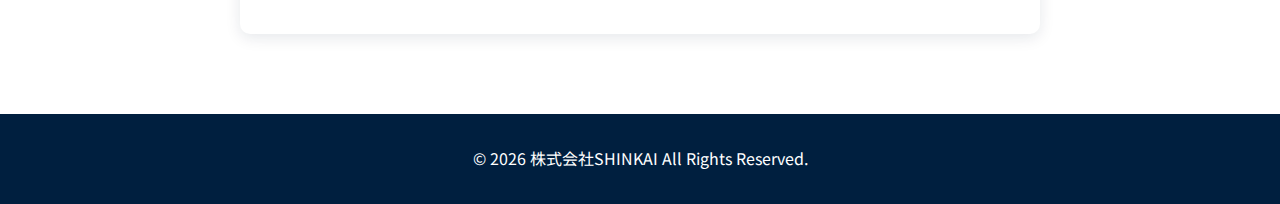
==== commit df46a9dd: "Add files via upload" ====
--- a/index.html
+++ b/index.html
@@ -10,17 +10,16 @@
 <body>
     <header class="hero">
         <nav>
-            <div class="logo">石垣しまんちゅツアー</div>
+            <a href="index.html" class="logo">石垣しまんちゅツアー</a>
             <div class="hamburger">
                 <span></span>
                 <span></span>
                 <span></span>
             </div>
             <ul class="nav-links">
-                <li><a href="#about">会社概要</a></li>
+                <li><a href="about.html">会社概要</a></li>
                 <li><a href="#activities">アクティビティ</a></li>
                 <li><a href="#pricing">料金表</a></li>
-                <li><a href="#reservation">予約</a></li>
                 <li><a href="#access">アクセス</a></li>
             </ul>
         </nav>
@@ -119,34 +118,6 @@
         </div>
     </section>
 
-    <section id="reservation" class="section">
-        <h2>予約フォーム</h2>
-        <form class="reservation-form">
-            <div class="form-group">
-                <label for="name">お名前</label>
-                <input type="text" id="name" required>
-            </div>
-            <div class="form-group">
-                <label for="email">メールアドレス</label>
-                <input type="email" id="email" required>
-            </div>
-            <div class="form-group">
-                <label for="activity">アクティビティ</label>
-                <select id="activity" required>
-                    <option value="">選択してください</option>
-                    <option value="diving">ダイビング</option>
-                    <option value="snorkeling">シュノーケリング</option>
-                    <option value="kayak">カヤック</option>
-                </select>
-            </div>
-            <div class="form-group">
-                <label for="date">希望日</label>
-                <input type="date" id="date" required>
-            </div>
-            <button type="submit" class="submit-button">予約する</button>
-        </form>
-    </section>
-
     <section id="access" class="section">
         <h2>アクセス</h2>
         <div class="access-info">
--- a/styles.css
+++ b/styles.css
@@ -31,6 +31,13 @@
     color: var(--white);
     display: flex;
     flex-direction: column;
+}
+
+/* 会社概要ページのヘッダー */
+.about-page .hero {
+    background: var(--navy);
+    height: auto;
+    min-height: 80px;
 }
 
 nav {
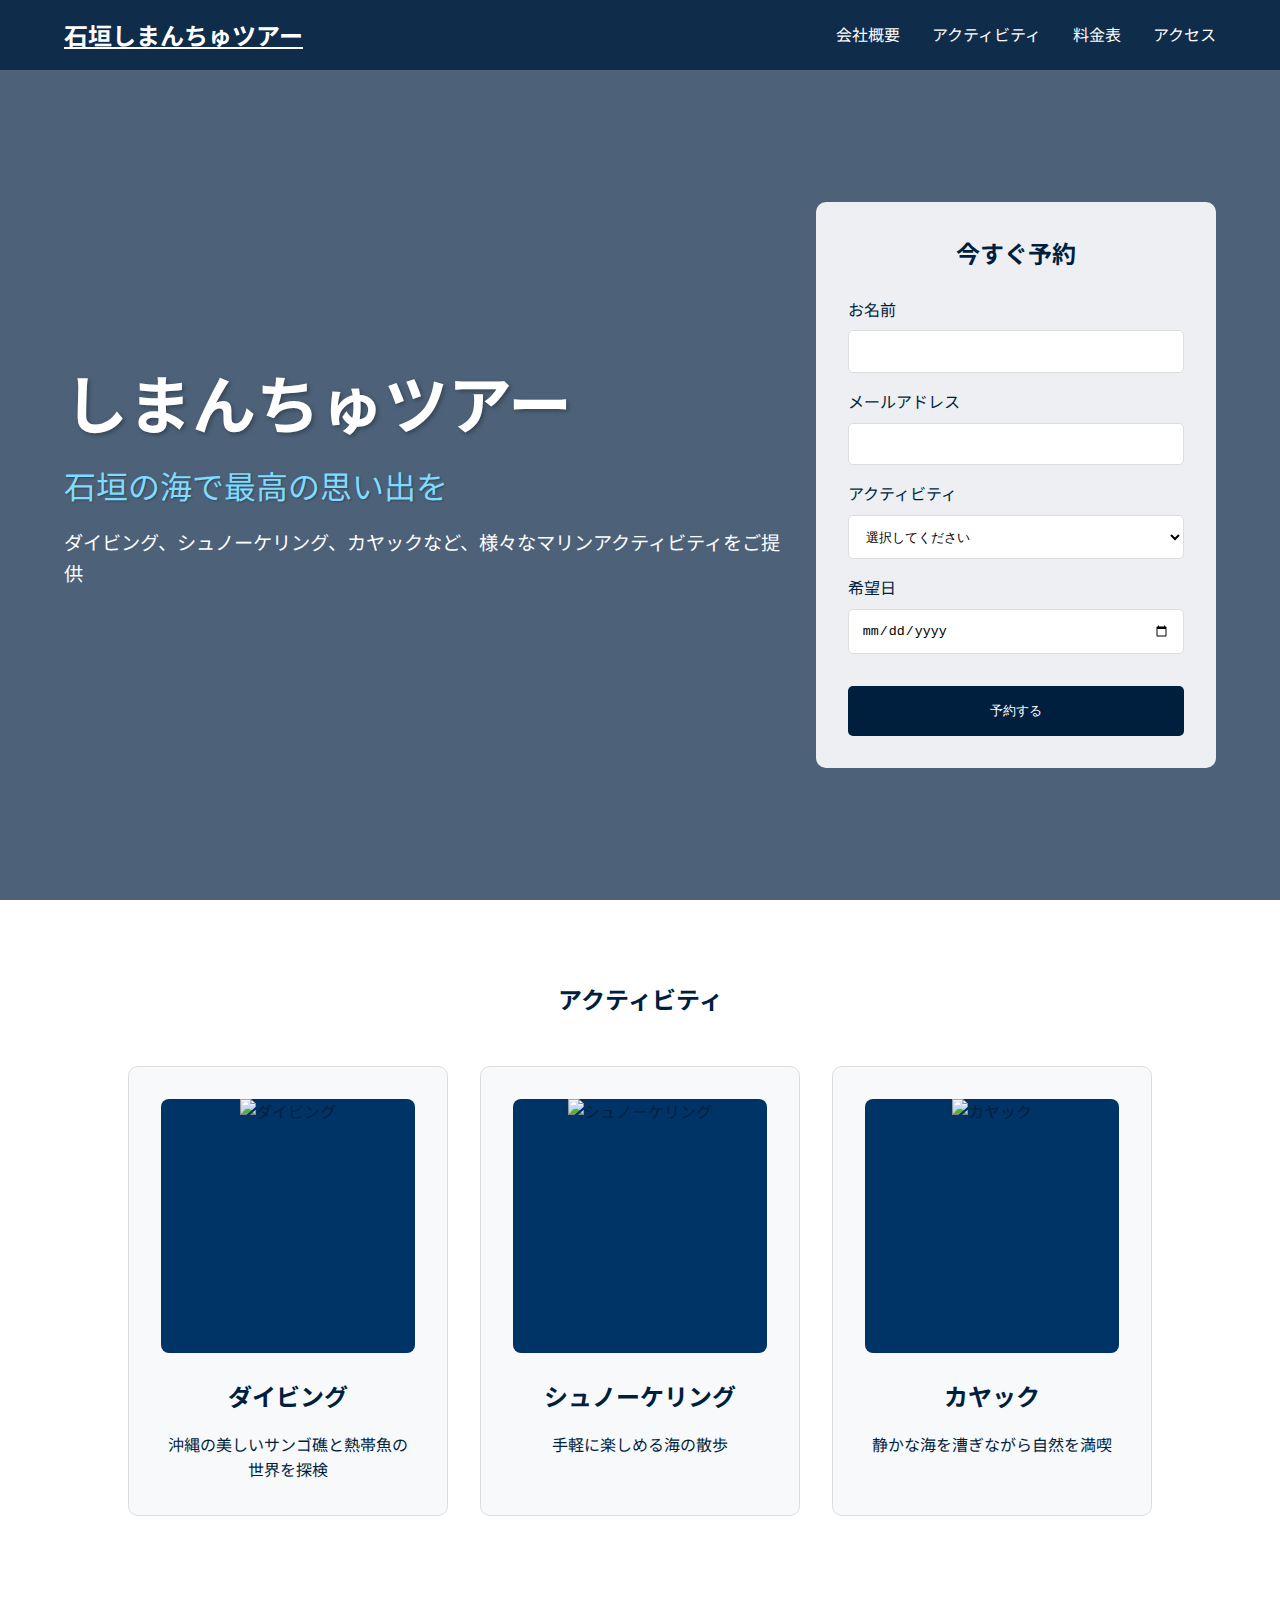
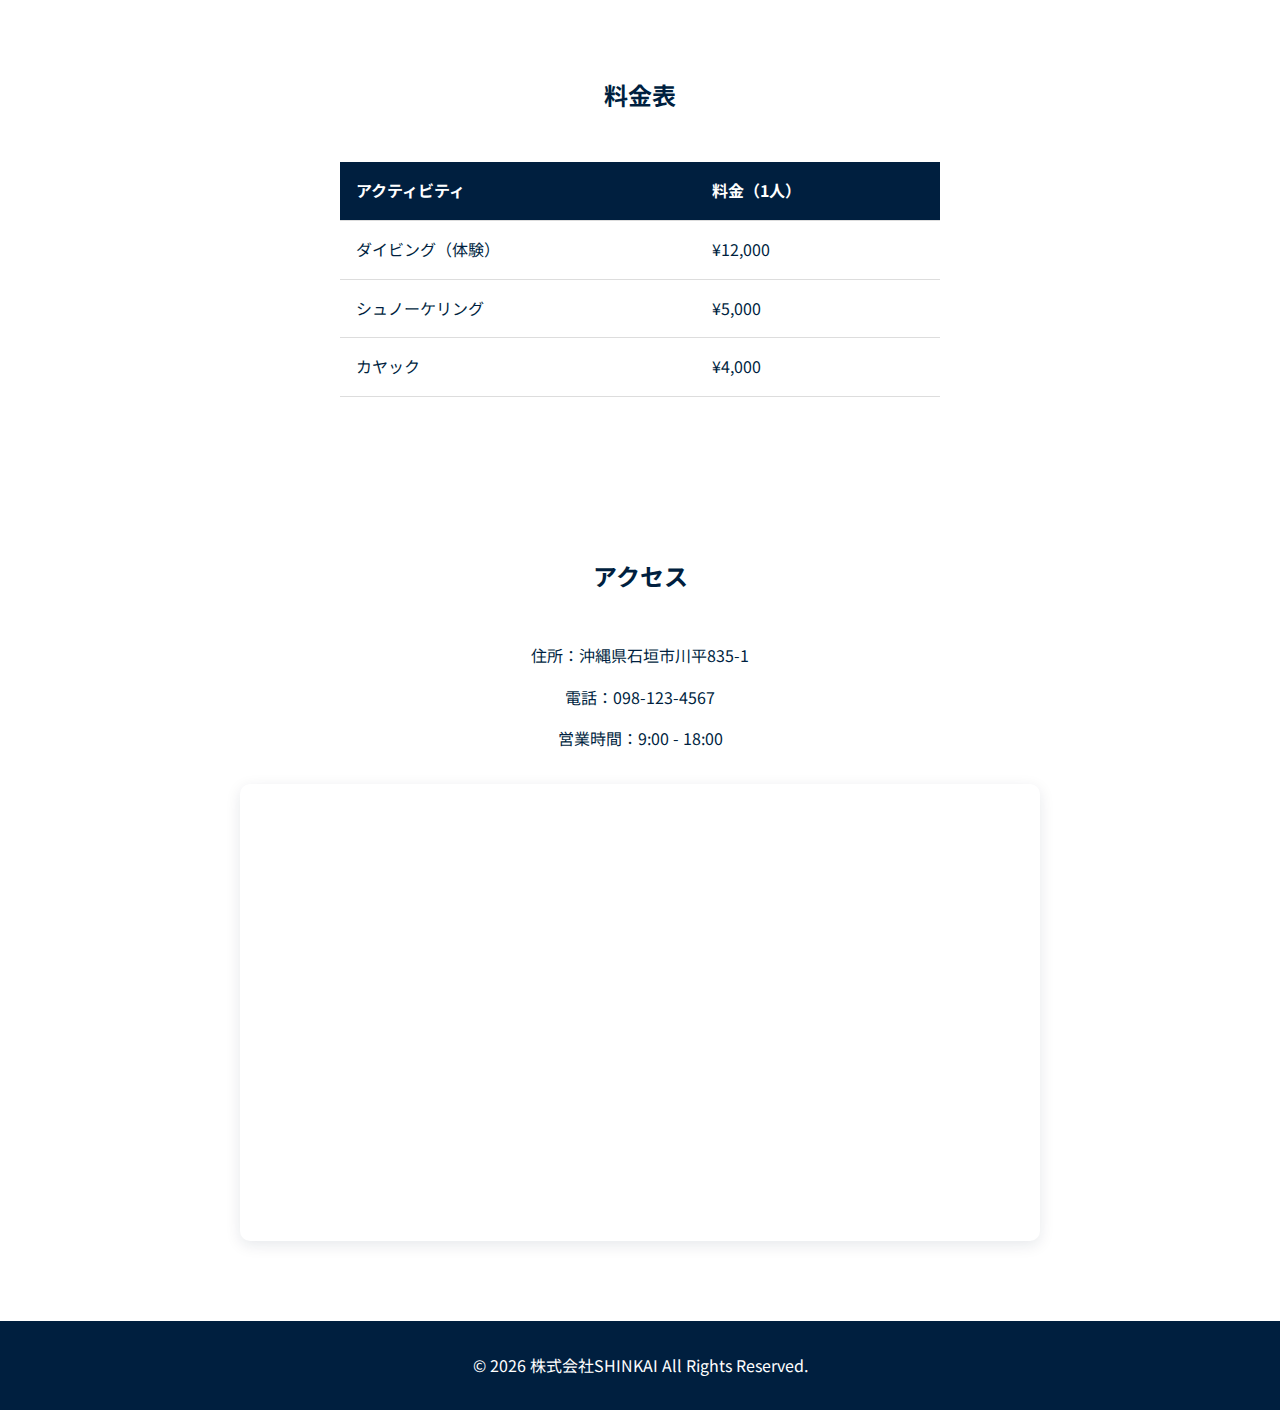
==== commit fbf45628: "Add files via upload" ====
--- a/index.html
+++ b/index.html
@@ -25,8 +25,8 @@
         </nav>
         <div class="hero-content">
             <div class="hero-text">
-                <h1>石垣しまんちゅツアー</h1>
-                <p class="subtitle">沖縄の海で最高の思い出を</p>
+                <h1>しまんちゅツアー</h1>
+                <p class="subtitle">石垣の海で最高の思い出を</p>
                 <p>ダイビング、シュノーケリング、カヤックなど、様々なマリンアクティビティをご提供</p>
             </div>
             <div class="hero-form">
@@ -58,14 +58,6 @@
             </div>
         </div>
     </header>
-
-    <section id="about" class="section">
-        <h2>会社概要</h2>
-        <div class="about-content">
-            <p>私たちは石垣島の美しい海を守りながら、安全で楽しいマリンアクティビティを提供しています。</p>
-            <a href="about.html" class="cta-button">詳しく見る</a>
-        </div>
-    </section>
 
     <section id="activities" class="section">
         <h2>アクティビティ</h2>
@@ -126,7 +118,7 @@
             <p>営業時間：9:00 - 18:00</p>
             <div class="map-container">
                 <iframe
-                    src="https://www.google.com/maps/embed?pb=!1m18!1m12!1m3!1d3578.5476027757897!2d124.14679811544657!3d24.45161198425859!2m3!1f0!2f0!3f0!3m2!1i1024!2i768!4f13.1!3m3!1m2!1s0x34674e37c3402c3d%3A0x6b8bd3729c8b2c2f!2z5rKW5Z-O55yM55-z5Z-O5biC5bed5bmh77yY77yT77yV4oiS77yR!5e0!3m2!1sja!2sjp!4v1680561234567!5m2!1sja!2sjp"
+                    src="https://www.google.com/maps/embed?pb=!1m18!1m12!1m3!1d903.9811175170955!2d124.15083577917726!3d24.451611984258593!2m3!1f0!2f0!3f0!3m2!1i1024!2i768!4f13.1!3m3!1m2!1s0x34674e37c3402c3d%3A0x0!2z5rKW5Z-O55yM55-z5Z-O5biC5bed5bmh77yY77yT77yV4oiS77yR!5e0!3m2!1sja!2sjp!4v1711615131121!5m2!1sja!2sjp"
                     width="100%"
                     height="450"
                     style="border:0;"
